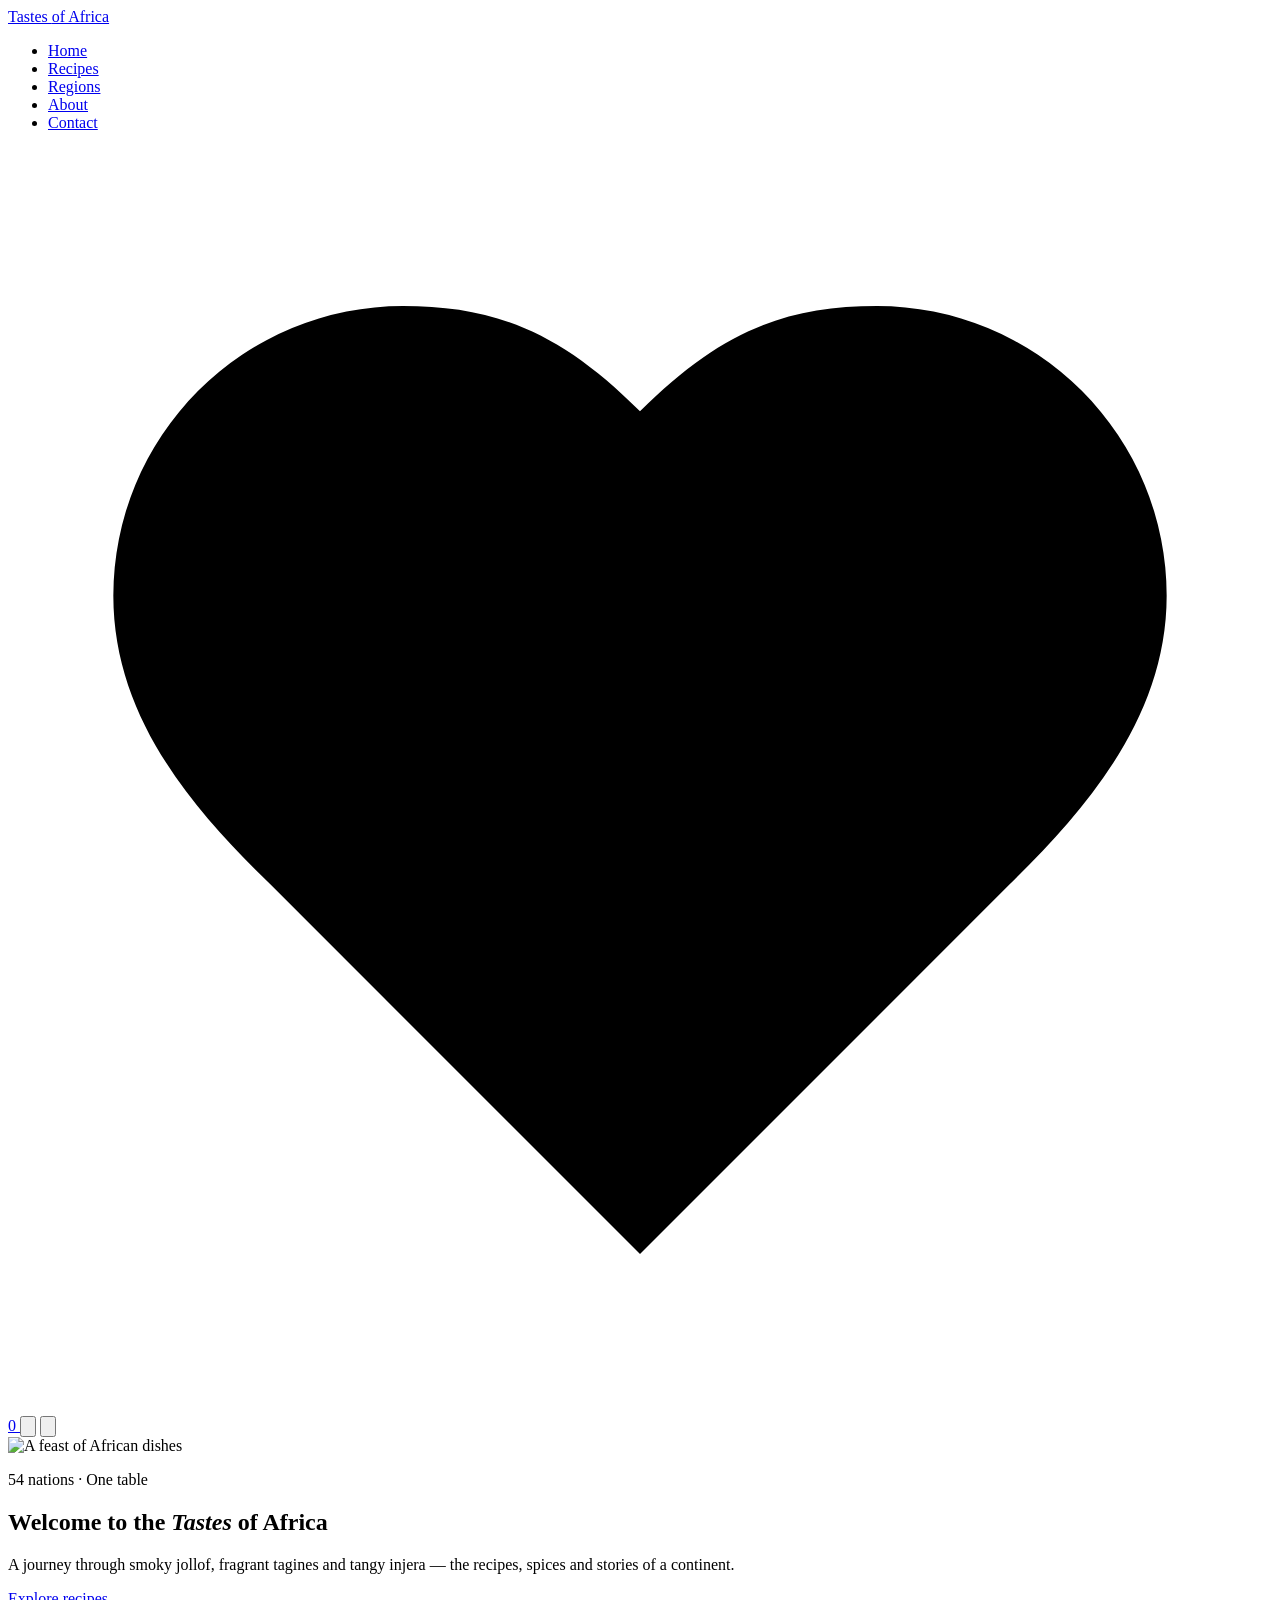
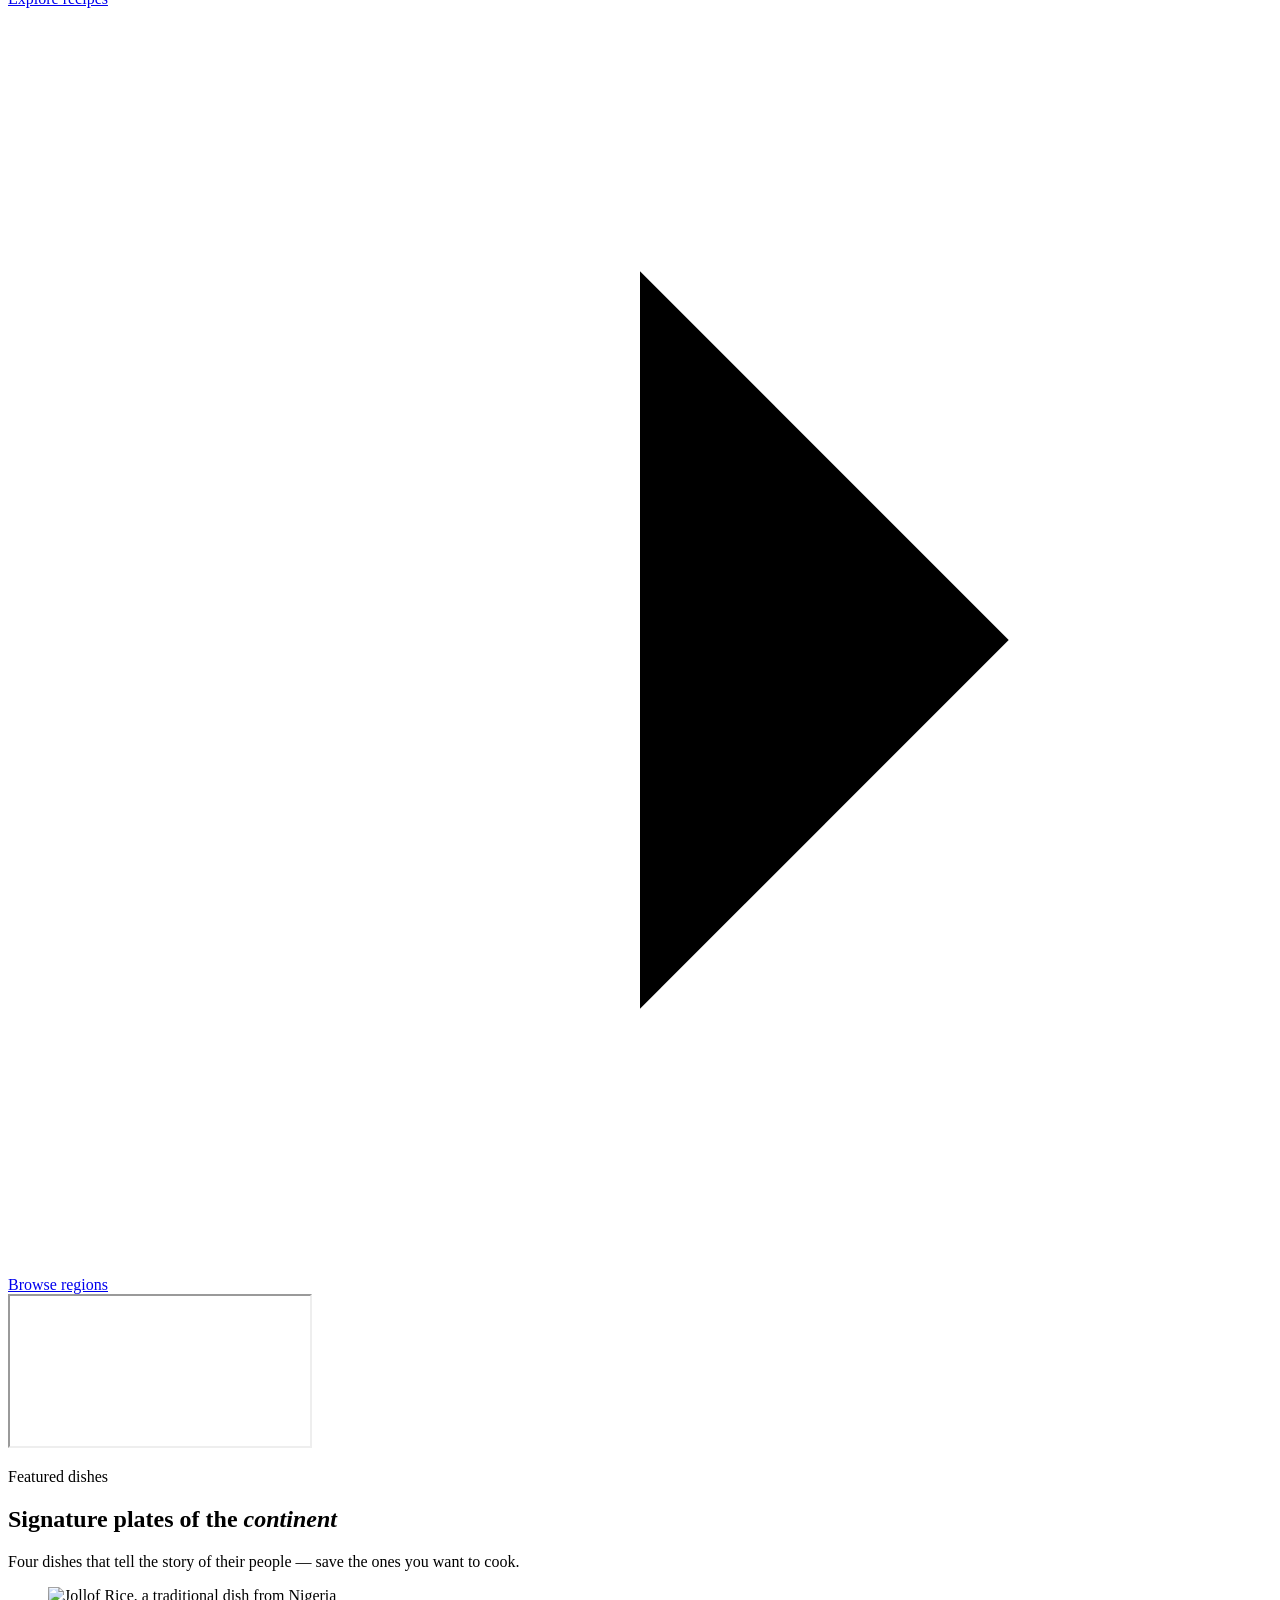
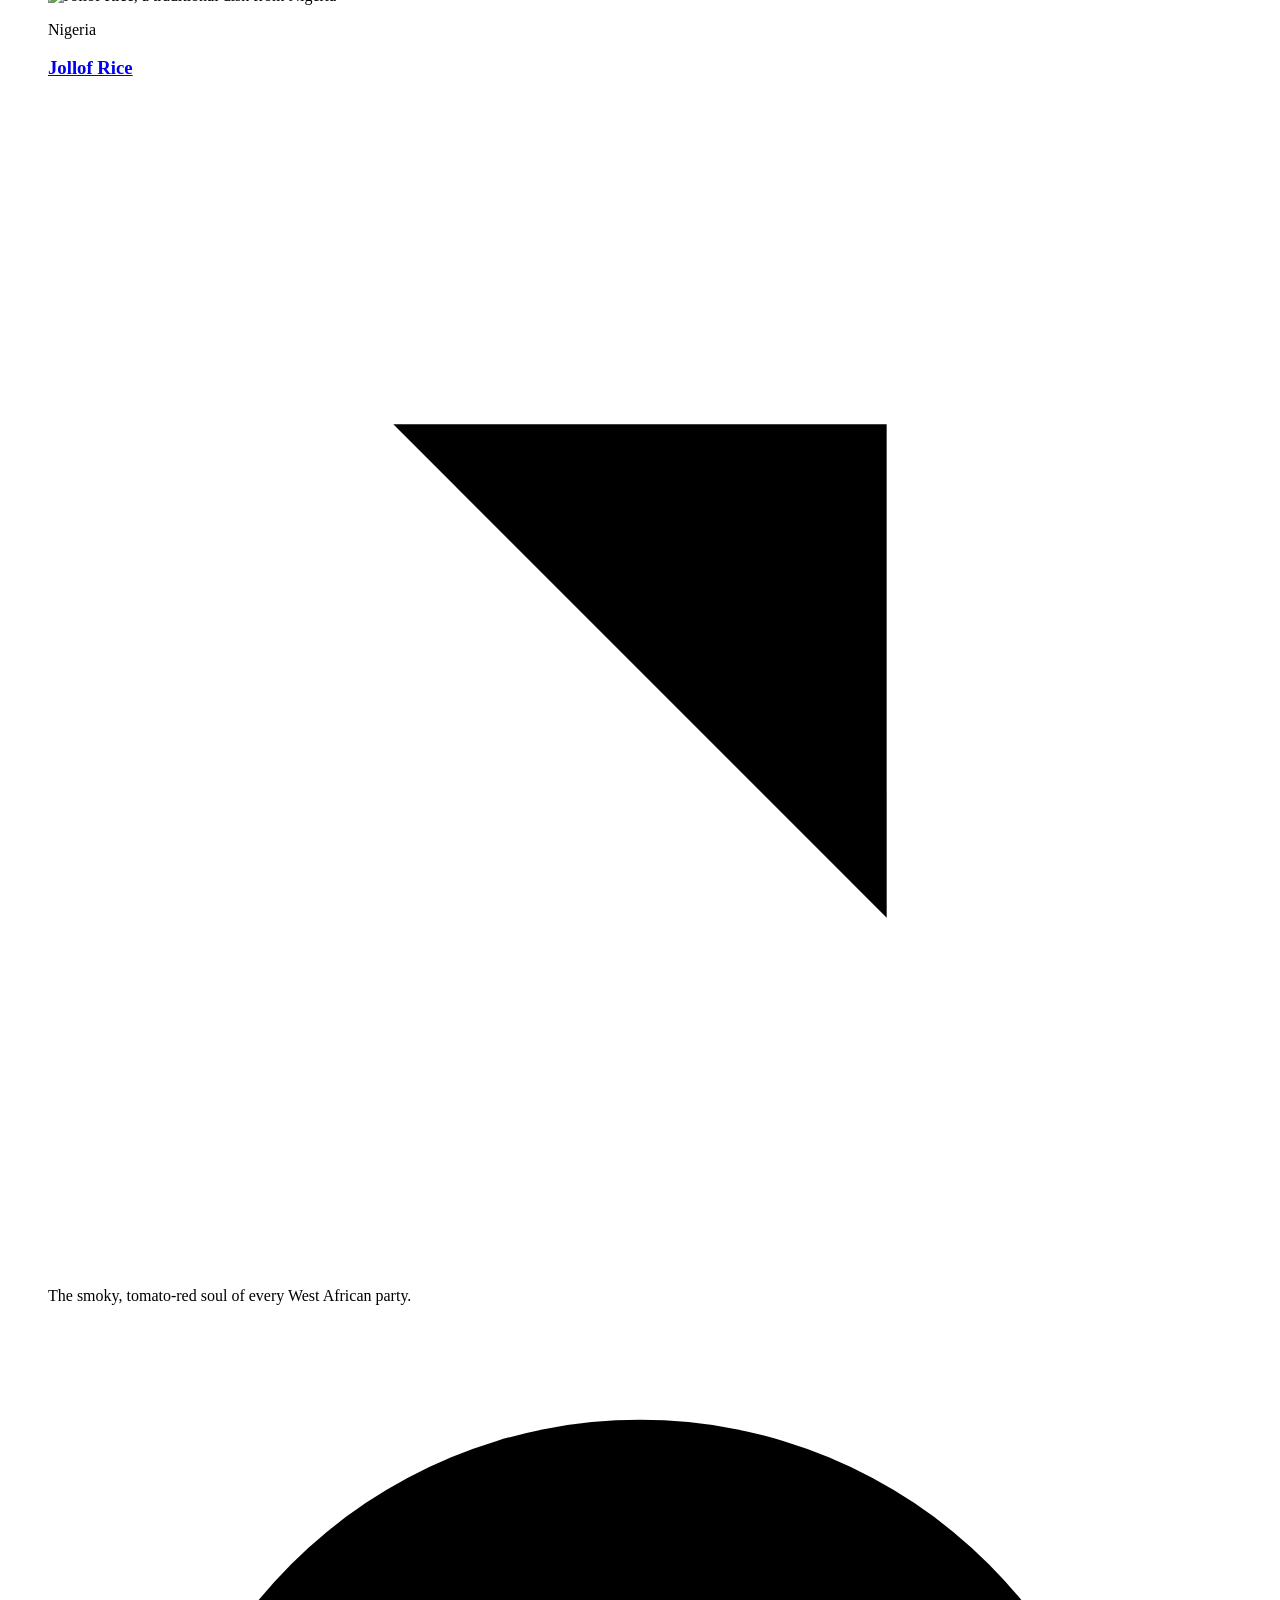
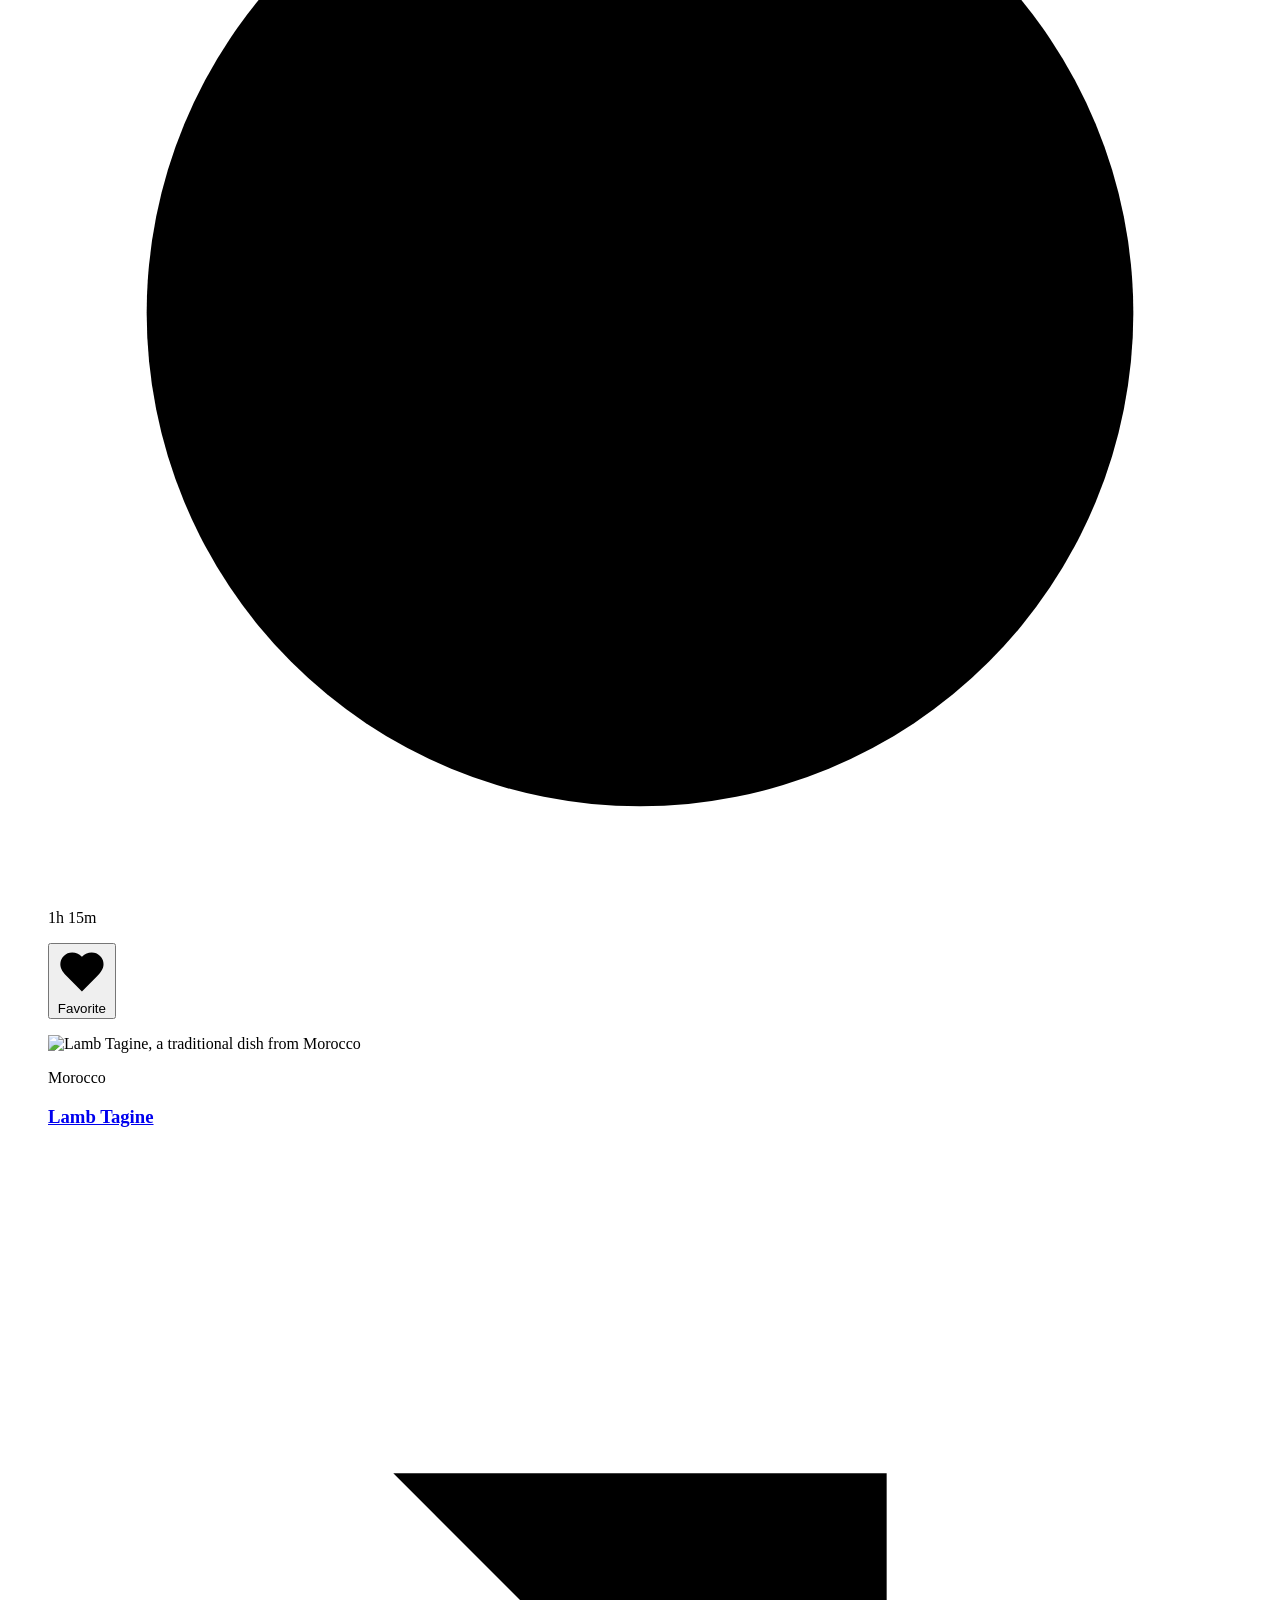
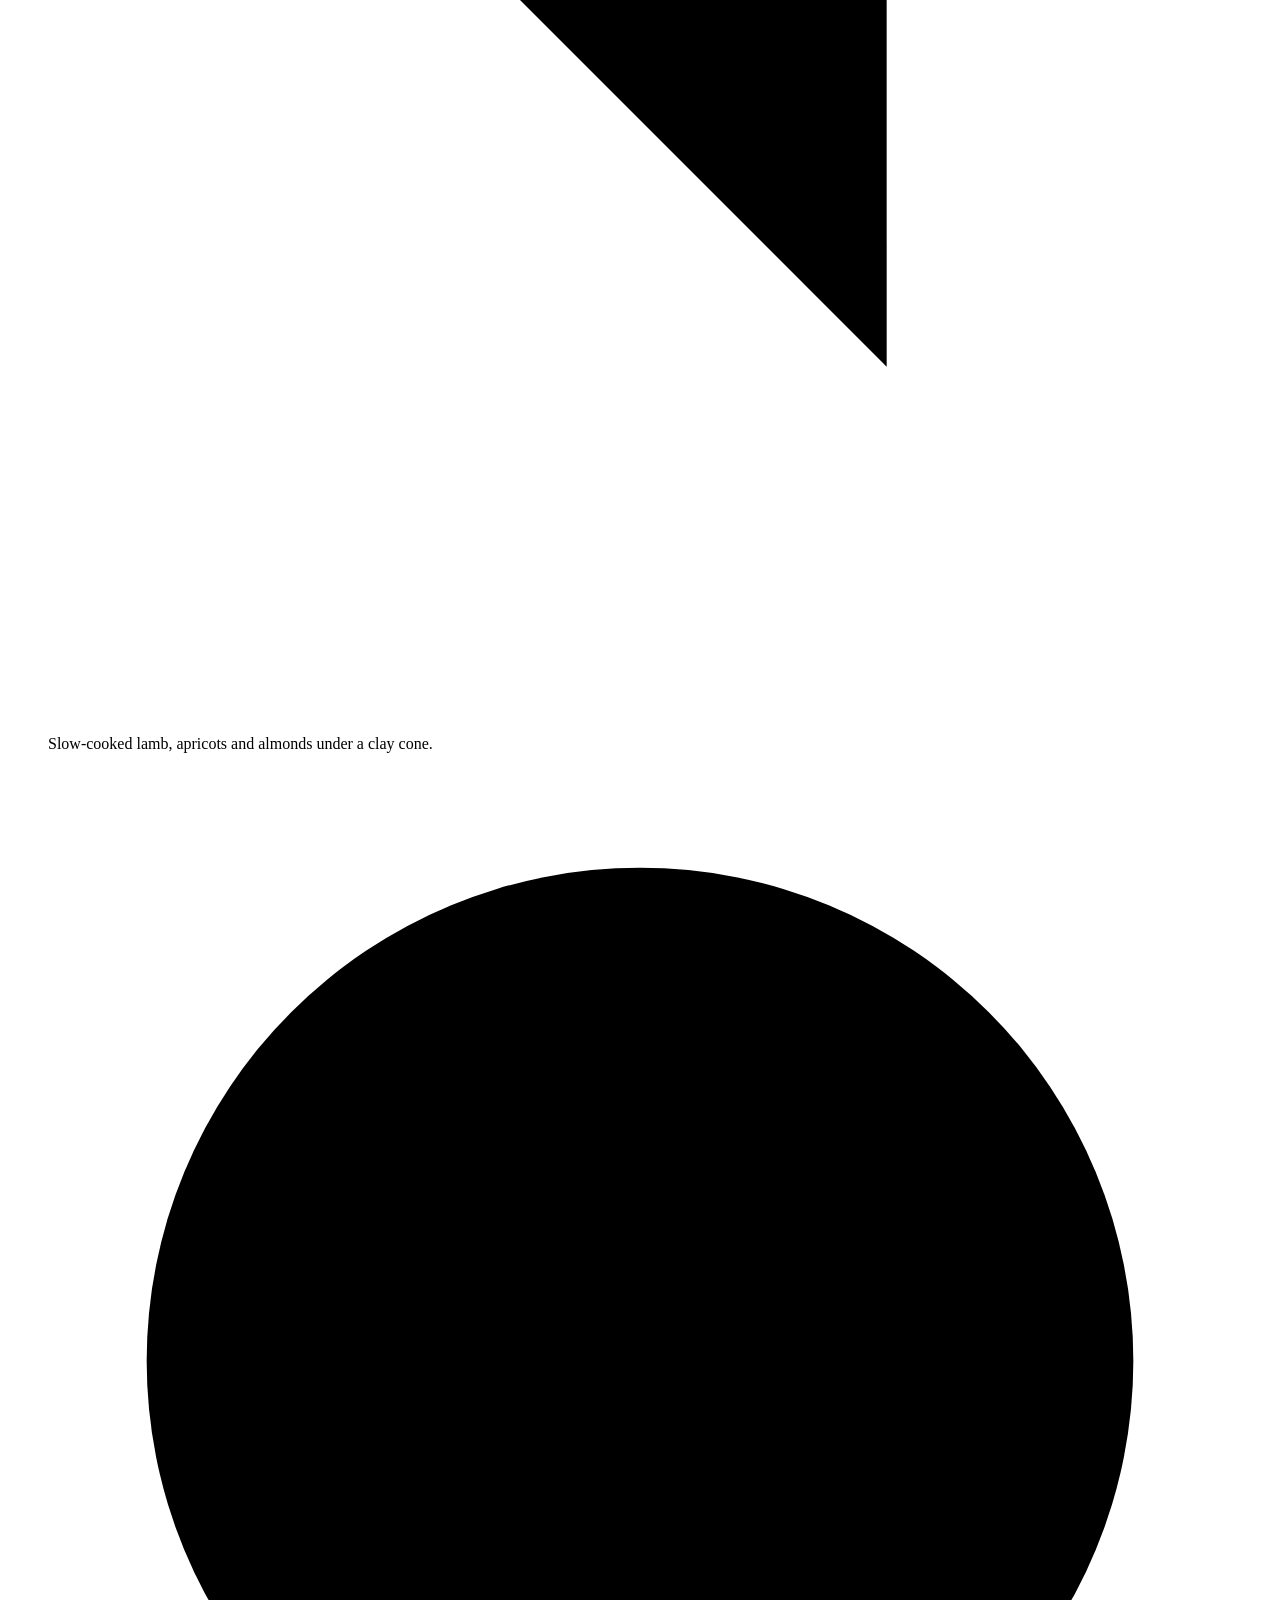
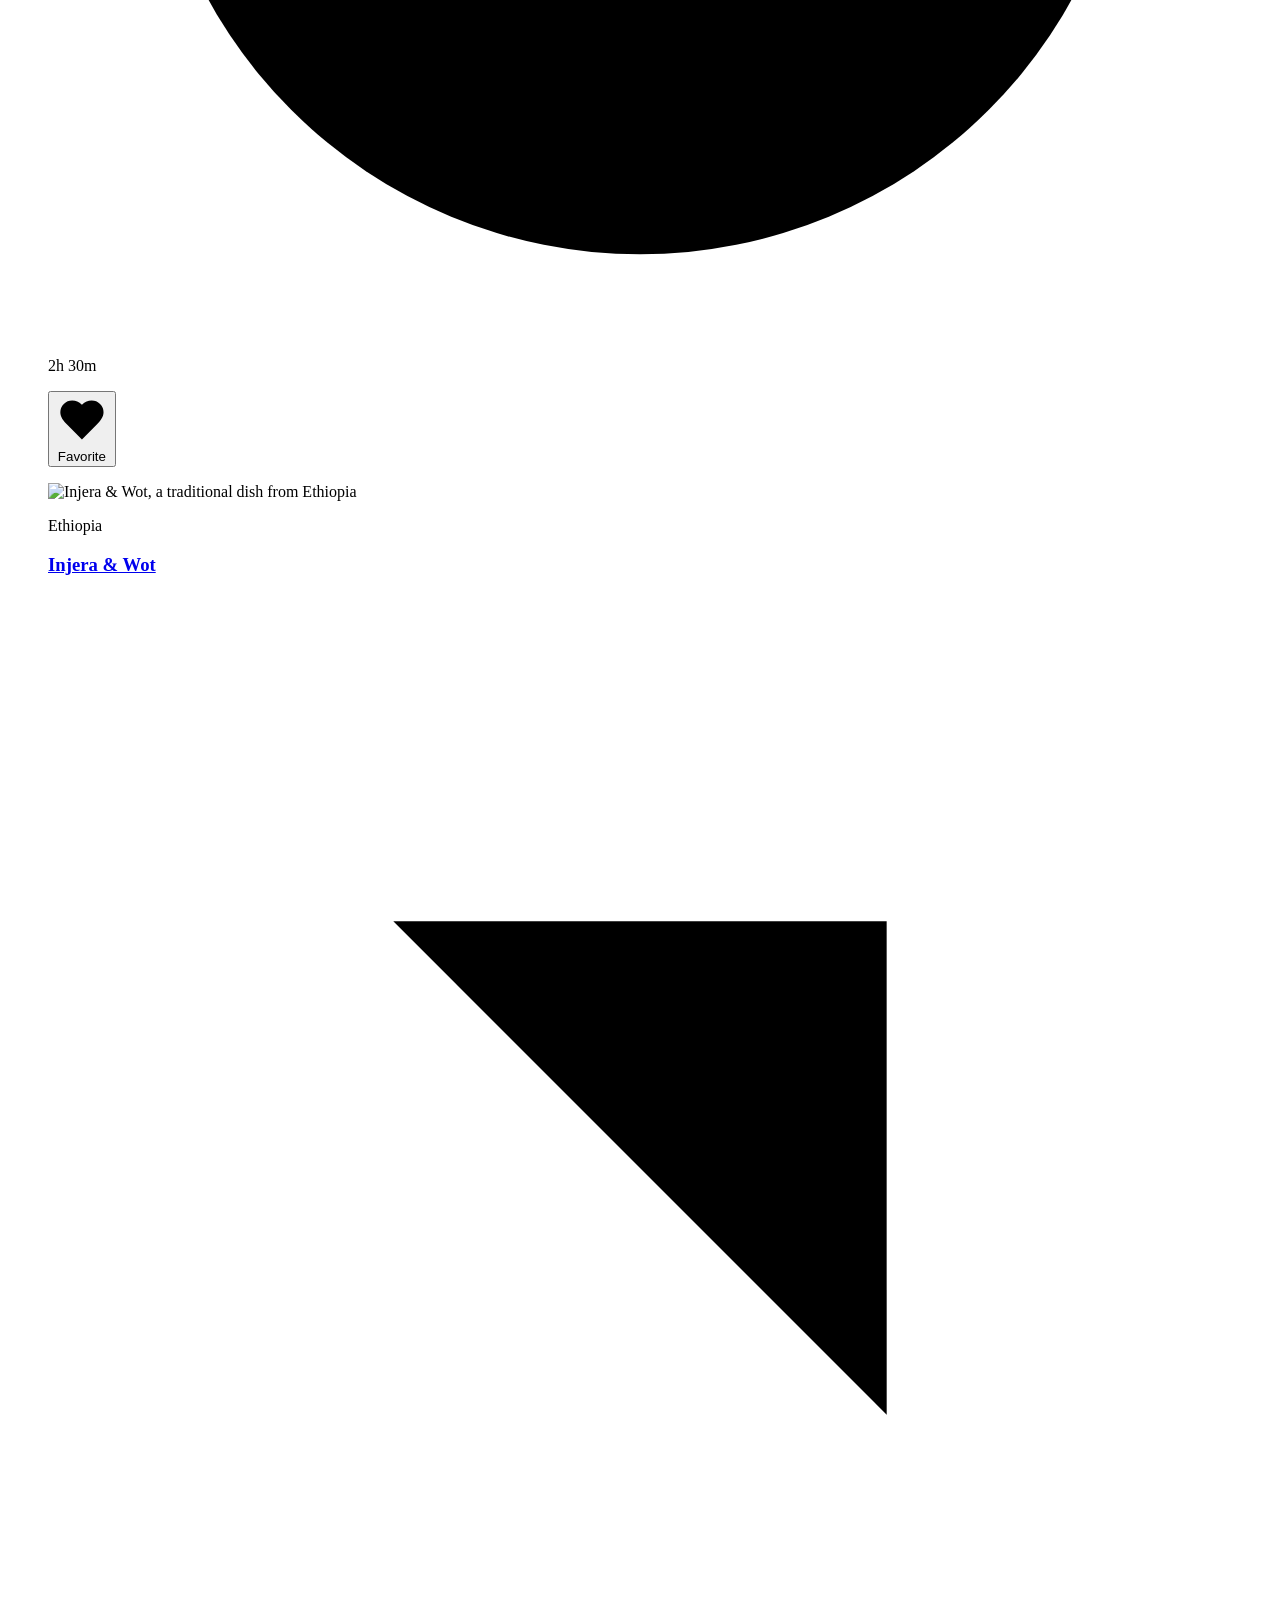
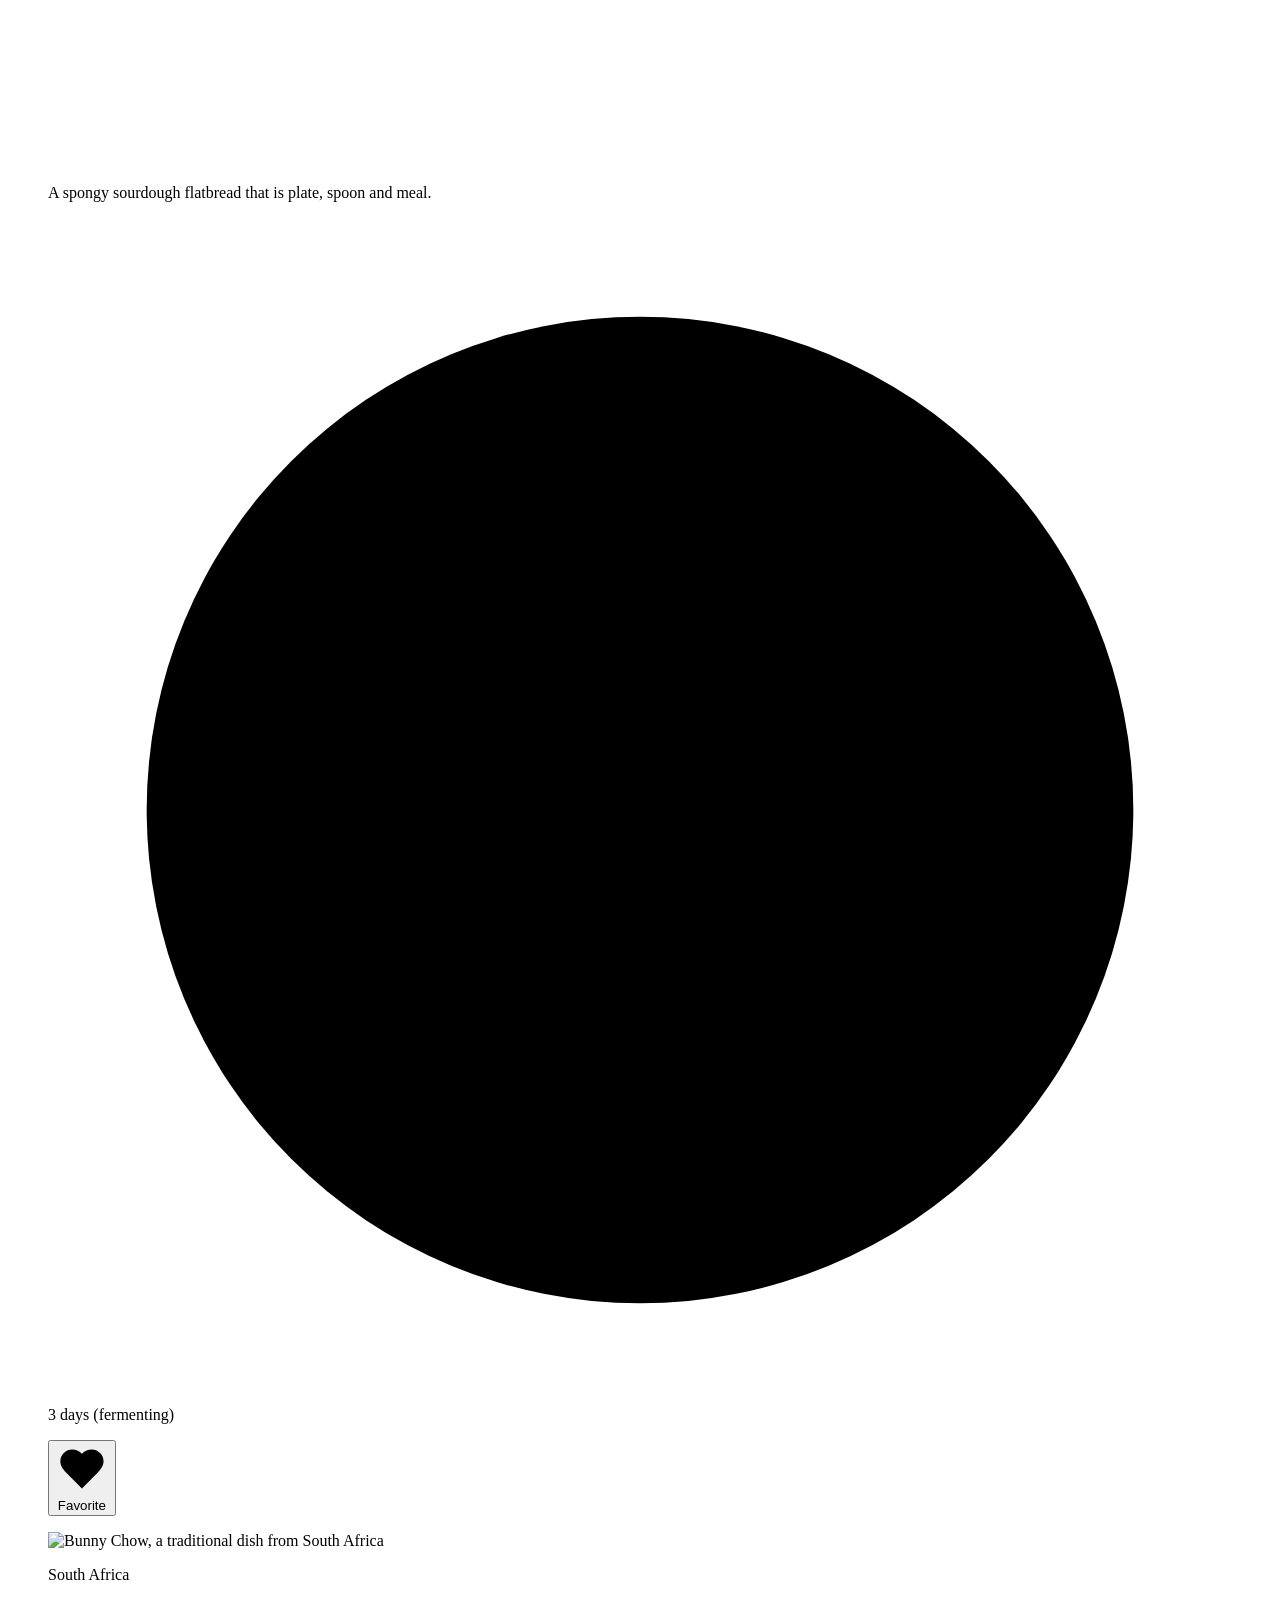
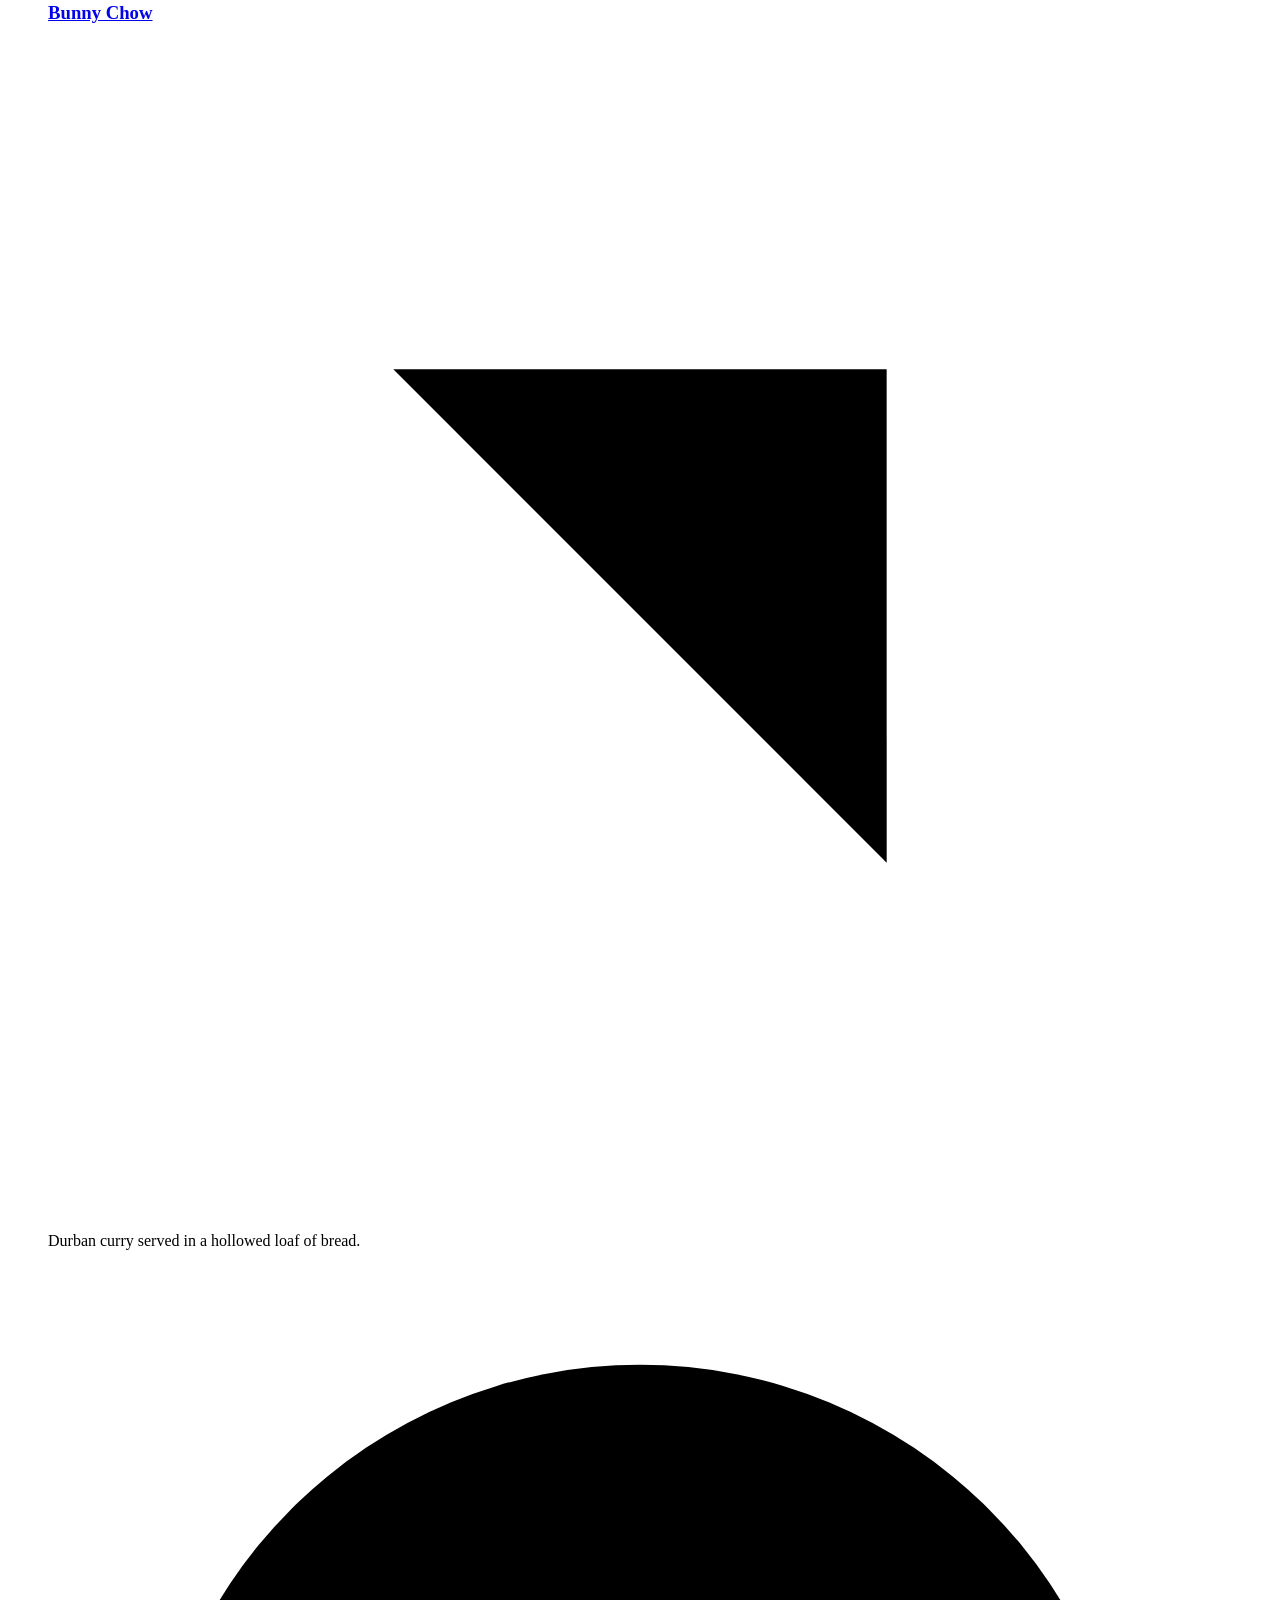
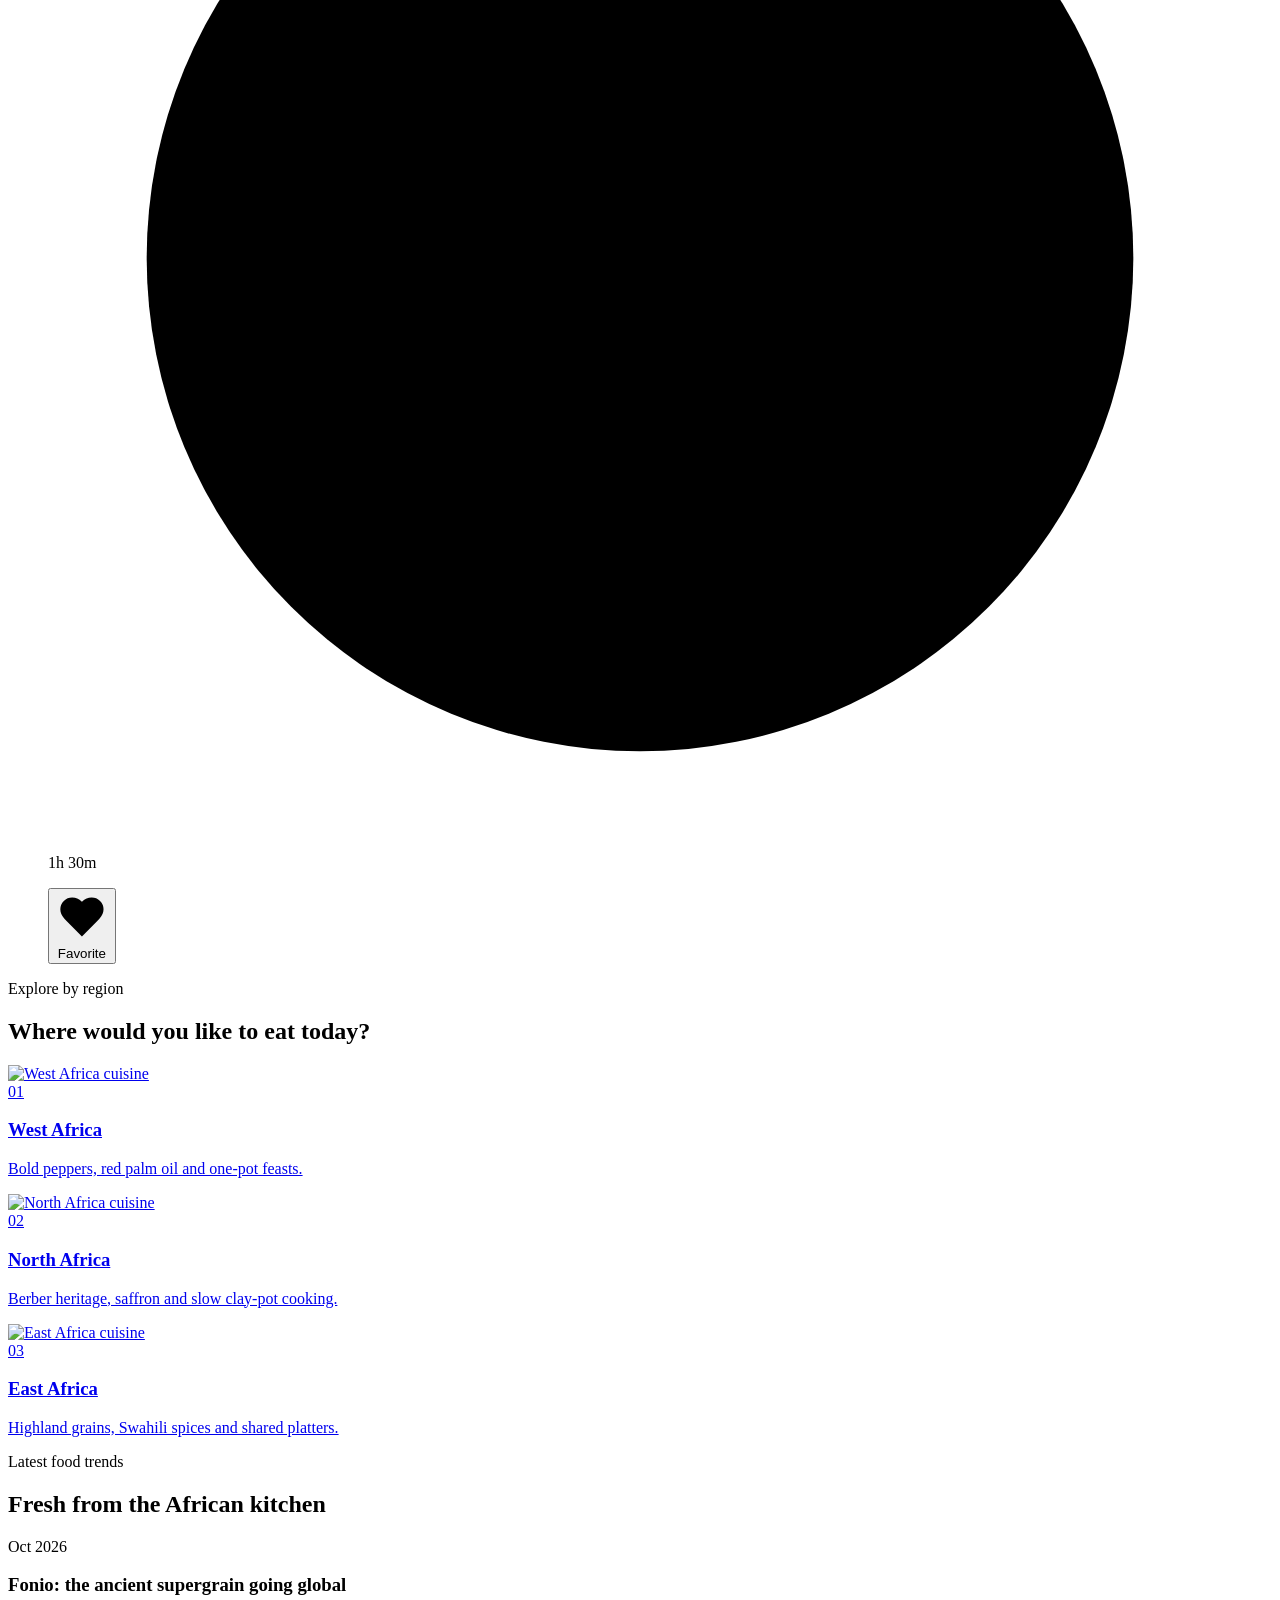
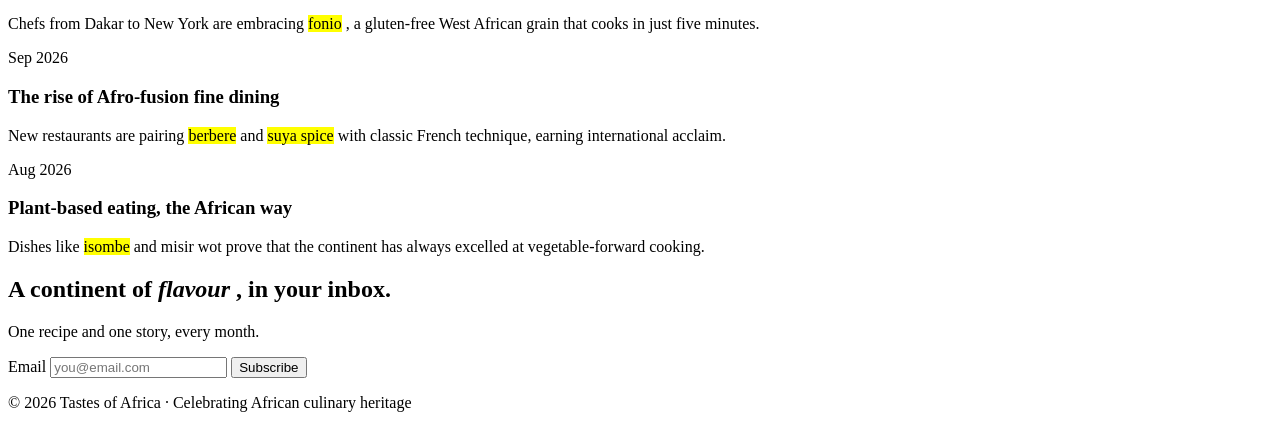
==== index.html @ 3725f2af "add homepage" ====
<!doctype html>
<html lang="en">
  <head>
    <meta charset="utf-8" />
    <meta name="viewport" content="width=device-width, initial-scale=1" />
    <title>Tastes of Africa — A Culinary Journey Across the Continent</title>
    <meta
      name="description"
      content="Discover signature African dishes, regional food cultures and recipes from Jollof to Injera."
    />
    <link rel="preconnect" href="https://fonts.googleapis.com" />
    <link rel="preconnect" href="https://fonts.gstatic.com" crossorigin />
    <link
      href="https://fonts.googleapis.com/css2?family=Fraunces:ital,opsz,wght@0,9..144,400;0,9..144,600;1,9..144,400&family=Manrope:wght@400;600;700&display=swap"
      rel="stylesheet"
    />
    <link rel="stylesheet" href="css/styles.css" />
    <script>
      try {
        document.documentElement.dataset.theme = localStorage.getItem("toa-theme") || "dark";
      } catch (e) {
        document.documentElement.dataset.theme = "dark";
      }
    </script>
    <script src="js/script.js" defer></script>
  </head>
  <body>
    <header class="site-header">
      <nav class="wrap nav" aria-label="Main navigation">
        <a class="logo" href="index.html">
          Tastes
          <span class="gold">of Africa</span>
        </a>
        <ul class="links">
          <li><a href="index.html" aria-current="page">Home</a></li>
          <li><a href="recipes.html">Recipes</a></li>
          <li><a href="regions.html">Regions</a></li>
          <li><a href="about.html">About</a></li>
          <li><a href="contact.html">Contact</a></li>
        </ul>
        <div class="tools">
          <a class="favpill" href="recipes.html" aria-label="Favorites">
            <span class="heart">
              <svg class="ico filled" viewBox="0 0 24 24" aria-hidden="true">
                <path
                  d="M19 14c1.49-1.46 3-3.21 3-5.5A5.5 5.5 0 0 0 16.5 3c-1.76 0-3 .5-4.5 2-1.5-1.5-2.74-2-4.5-2A5.5 5.5 0 0 0 2 8.5c0 2.3 1.5 4.05 3 5.5l7 7Z"
                />
              </svg>
            </span>
            <span class="fav-count">0</span>
          </a>
          <button
            class="icon-btn"
            id="theme-toggle"
            type="button"
            aria-label="Switch to light mode"
          >
            <svg class="ico" viewBox="0 0 24 24" aria-hidden="true">
              <circle cx="12" cy="12" r="4" />
              <path d="M12 2v2" />
              <path d="M12 20v2" />
              <path d="m4.93 4.93 1.41 1.41" />
              <path d="m17.66 17.66 1.41 1.41" />
              <path d="M2 12h2" />
              <path d="M20 12h2" />
              <path d="m6.34 17.66-1.41 1.41" />
              <path d="m19.07 4.93-1.41 1.41" />
            </svg>
          </button>
          <button
            class="icon-btn"
            id="menu-btn"
            type="button"
            aria-expanded="false"
            aria-controls="mobile-nav"
            aria-label="Toggle menu"
          >
            <svg class="ico" viewBox="0 0 24 24" aria-hidden="true">
              <line x1="4" x2="20" y1="12" y2="12" />
              <line x1="4" x2="20" y1="6" y2="6" />
              <line x1="4" x2="20" y1="18" y2="18" />
            </svg>
          </button>
        </div>
      </nav>
      <ul class="mobile-nav" id="mobile-nav" hidden>
        <li><a href="index.html">Home</a></li>
        <li><a href="recipes.html">Recipes</a></li>
        <li><a href="regions.html">Regions</a></li>
        <li><a href="about.html">About</a></li>
        <li><a href="contact.html">Contact</a></li>
      </ul>
    </header>
    <main>
      <section class="hero on-img">
        <img
          class="bgimg"
          src="images/hero.jpg"
          alt="A feast of African dishes"
          width="1920"
          height="1088"
        />
        <div class="hero-overlay"></div>
        <div class="wrap hero-grid">
          <div>
            <p class="eyebrow fade-up">54 nations · One table</p>
            <h1 class="fade-up">
              Welcome to the
              <em class="gold">Tastes</em>
              of Africa
            </h1>
            <p class="lead fade-up">
              A journey through smoky jollof, fragrant tagines and tangy injera — the recipes,
              spices and stories of a continent.
            </p>
            <div class="btns fade-up">
              <a class="btn-gold" href="recipes.html">
                Explore recipes
                <svg class="ico" viewBox="0 0 24 24" aria-hidden="true">
                  <path d="M5 12h14" />
                  <path d="m12 5 7 7-7 7" />
                </svg>
              </a>
              <a class="btn-ghost" href="regions.html">Browse regions</a>
            </div>
          </div>
          <div class="fade-up">
            <div class="video">
              <iframe
                src="https://www.youtube.com/embed/U2ZiAQTV2Qo"
                title="African food culture"
                loading="lazy"
                allow="accelerometer; encrypted-media; picture-in-picture"
                allowfullscreen
              ></iframe>
            </div>
          </div>
        </div>
      </section>
      <section class="wrap section">
        <div class="section-head">
          <p class="eyebrow">Featured dishes</p>
          <h2>
            Signature plates of the
            <em class="gold">continent</em>
          </h2>
          <p>Four dishes that tell the story of their people — save the ones you want to cook.</p>
        </div>
        <div class="grid-4">
          <figure class="rcard on-img" data-region="west-africa" data-id="jollof-rice">
            <div class="rimg">
              <img
                src="images/jollof.jpg"
                alt="Jollof Rice, a traditional dish from Nigeria"
                loading="lazy"
                width="1024"
                height="1024"
              />
            </div>
            <div class="shade"></div>
            <figcaption>
              <p class="eyebrow">Nigeria</p>
              <h3>
                <a href="recipe-jollof-rice.html">
                  Jollof Rice
                  <svg class="ico arrow" viewBox="0 0 24 24" aria-hidden="true">
                    <path d="M7 7h10v10" />
                    <path d="M7 17 17 7" />
                  </svg>
                </a>
              </h3>
              <p class="tag">The smoky, tomato-red soul of every West African party.</p>
              <p class="time">
                <svg class="ico" viewBox="0 0 24 24" aria-hidden="true">
                  <circle cx="12" cy="12" r="10" />
                  <polyline points="12 6 12 12 16 14" />
                </svg>
                1h 15m
              </p>
            </figcaption>
            <button class="fav-btn" type="button" data-id="jollof-rice" aria-pressed="false">
              <svg class="ico" viewBox="0 0 24 24" aria-hidden="true">
                <path
                  d="M19 14c1.49-1.46 3-3.21 3-5.5A5.5 5.5 0 0 0 16.5 3c-1.76 0-3 .5-4.5 2-1.5-1.5-2.74-2-4.5-2A5.5 5.5 0 0 0 2 8.5c0 2.3 1.5 4.05 3 5.5l7 7Z"
                />
              </svg>
              Favorite
            </button>
          </figure>
          <figure class="rcard on-img" data-region="north-africa" data-id="tagine">
            <div class="rimg">
              <img
                src="images/tagine.jpg"
                alt="Lamb Tagine, a traditional dish from Morocco"
                loading="lazy"
                width="1024"
                height="1024"
              />
            </div>
            <div class="shade"></div>
            <figcaption>
              <p class="eyebrow">Morocco</p>
              <h3>
                <a href="recipe-tagine.html">
                  Lamb Tagine
                  <svg class="ico arrow" viewBox="0 0 24 24" aria-hidden="true">
                    <path d="M7 7h10v10" />
                    <path d="M7 17 17 7" />
                  </svg>
                </a>
              </h3>
              <p class="tag">Slow-cooked lamb, apricots and almonds under a clay cone.</p>
              <p class="time">
                <svg class="ico" viewBox="0 0 24 24" aria-hidden="true">
                  <circle cx="12" cy="12" r="10" />
                  <polyline points="12 6 12 12 16 14" />
                </svg>
                2h 30m
              </p>
            </figcaption>
            <button class="fav-btn" type="button" data-id="tagine" aria-pressed="false">
              <svg class="ico" viewBox="0 0 24 24" aria-hidden="true">
                <path
                  d="M19 14c1.49-1.46 3-3.21 3-5.5A5.5 5.5 0 0 0 16.5 3c-1.76 0-3 .5-4.5 2-1.5-1.5-2.74-2-4.5-2A5.5 5.5 0 0 0 2 8.5c0 2.3 1.5 4.05 3 5.5l7 7Z"
                />
              </svg>
              Favorite
            </button>
          </figure>
          <figure class="rcard on-img" data-region="east-africa" data-id="injera">
            <div class="rimg">
              <img
                src="images/injera.jpg"
                alt="Injera & Wot, a traditional dish from Ethiopia"
                loading="lazy"
                width="1024"
                height="1024"
              />
            </div>
            <div class="shade"></div>
            <figcaption>
              <p class="eyebrow">Ethiopia</p>
              <h3>
                <a href="recipe-injera.html">
                  Injera & Wot
                  <svg class="ico arrow" viewBox="0 0 24 24" aria-hidden="true">
                    <path d="M7 7h10v10" />
                    <path d="M7 17 17 7" />
                  </svg>
                </a>
              </h3>
              <p class="tag">A spongy sourdough flatbread that is plate, spoon and meal.</p>
              <p class="time">
                <svg class="ico" viewBox="0 0 24 24" aria-hidden="true">
                  <circle cx="12" cy="12" r="10" />
                  <polyline points="12 6 12 12 16 14" />
                </svg>
                3 days (fermenting)
              </p>
            </figcaption>
            <button class="fav-btn" type="button" data-id="injera" aria-pressed="false">
              <svg class="ico" viewBox="0 0 24 24" aria-hidden="true">
                <path
                  d="M19 14c1.49-1.46 3-3.21 3-5.5A5.5 5.5 0 0 0 16.5 3c-1.76 0-3 .5-4.5 2-1.5-1.5-2.74-2-4.5-2A5.5 5.5 0 0 0 2 8.5c0 2.3 1.5 4.05 3 5.5l7 7Z"
                />
              </svg>
              Favorite
            </button>
          </figure>
          <figure class="rcard on-img" data-region="southern-africa" data-id="bunny-chow">
            <div class="rimg">
              <img
                src="images/bunny.jpg"
                alt="Bunny Chow, a traditional dish from South Africa"
                loading="lazy"
                width="1024"
                height="1024"
              />
            </div>
            <div class="shade"></div>
            <figcaption>
              <p class="eyebrow">South Africa</p>
              <h3>
                <a href="recipe-bunny-chow.html">
                  Bunny Chow
                  <svg class="ico arrow" viewBox="0 0 24 24" aria-hidden="true">
                    <path d="M7 7h10v10" />
                    <path d="M7 17 17 7" />
                  </svg>
                </a>
              </h3>
              <p class="tag">Durban curry served in a hollowed loaf of bread.</p>
              <p class="time">
                <svg class="ico" viewBox="0 0 24 24" aria-hidden="true">
                  <circle cx="12" cy="12" r="10" />
                  <polyline points="12 6 12 12 16 14" />
                </svg>
                1h 30m
              </p>
            </figcaption>
            <button class="fav-btn" type="button" data-id="bunny-chow" aria-pressed="false">
              <svg class="ico" viewBox="0 0 24 24" aria-hidden="true">
                <path
                  d="M19 14c1.49-1.46 3-3.21 3-5.5A5.5 5.5 0 0 0 16.5 3c-1.76 0-3 .5-4.5 2-1.5-1.5-2.74-2-4.5-2A5.5 5.5 0 0 0 2 8.5c0 2.3 1.5 4.05 3 5.5l7 7Z"
                />
              </svg>
              Favorite
            </button>
          </figure>
        </div>
      </section>
      <section class="wrap section-sm">
        <div class="section-head">
          <p class="eyebrow">Explore by region</p>
          <h2>Where would you like to eat today?</h2>
        </div>
        <div class="grid-3">
          <a class="rtile on-img" href="region-west-africa.html">
            <img
              src="images/jollof.jpg"
              alt="West Africa cuisine"
              loading="lazy"
              width="1024"
              height="1024"
            />
            <div class="rtile-text">
              <span class="num">01</span>
              <h3>West Africa</h3>
              <p>Bold peppers, red palm oil and one-pot feasts.</p>
            </div>
          </a>
          <a class="rtile on-img" href="region-north-africa.html">
            <img
              src="images/tagine.jpg"
              alt="North Africa cuisine"
              loading="lazy"
              width="1024"
              height="1024"
            />
            <div class="rtile-text">
              <span class="num">02</span>
              <h3>North Africa</h3>
              <p>Berber heritage, saffron and slow clay-pot cooking.</p>
            </div>
          </a>
          <a class="rtile on-img" href="region-east-africa.html">
            <img
              src="images/injera.jpg"
              alt="East Africa cuisine"
              loading="lazy"
              width="1024"
              height="1024"
            />
            <div class="rtile-text">
              <span class="num">03</span>
              <h3>East Africa</h3>
              <p>Highland grains, Swahili spices and shared platters.</p>
            </div>
          </a>
        </div>
      </section>
      <section class="wrap section">
        <div class="section-head">
          <p class="eyebrow">Latest food trends</p>
          <h2>Fresh from the African kitchen</h2>
        </div>
        <div class="trends">
          <article>
            <time class="eyebrow">Oct 2026</time>
            <h3>Fonio: the ancient supergrain going global</h3>
            <p>
              Chefs from Dakar to New York are embracing
              <mark>fonio</mark>
              , a gluten-free West African grain that cooks in just five minutes.
            </p>
          </article>
          <article>
            <time class="eyebrow">Sep 2026</time>
            <h3>The rise of Afro-fusion fine dining</h3>
            <p>
              New restaurants are pairing
              <mark>berbere</mark>
              and
              <mark>suya spice</mark>
              with classic French technique, earning international acclaim.
            </p>
          </article>
          <article>
            <time class="eyebrow">Aug 2026</time>
            <h3>Plant-based eating, the African way</h3>
            <p>
              Dishes like
              <mark>isombe</mark>
              and misir wot prove that the continent has always excelled at vegetable-forward
              cooking.
            </p>
          </article>
        </div>
      </section>
    </main>
    <footer class="site-footer">
      <div class="wrap footer-grid">
        <div>
          <h2>
            A continent of
            <em class="gold">flavour</em>
            , in your inbox.
          </h2>
          <p class="muted">One recipe and one story, every month.</p>
        </div>
        <form class="nl-form" id="newsletter">
          <label for="nl" class="sr-only">Email</label>
          <input class="field" id="nl" type="email" required placeholder="you@email.com" />
          <button class="btn-gold" type="submit">Subscribe</button>
        </form>
      </div>
      <p class="copyright">© 2026 Tastes of Africa · Celebrating African culinary heritage</p>
    </footer>
  </body>
</html>
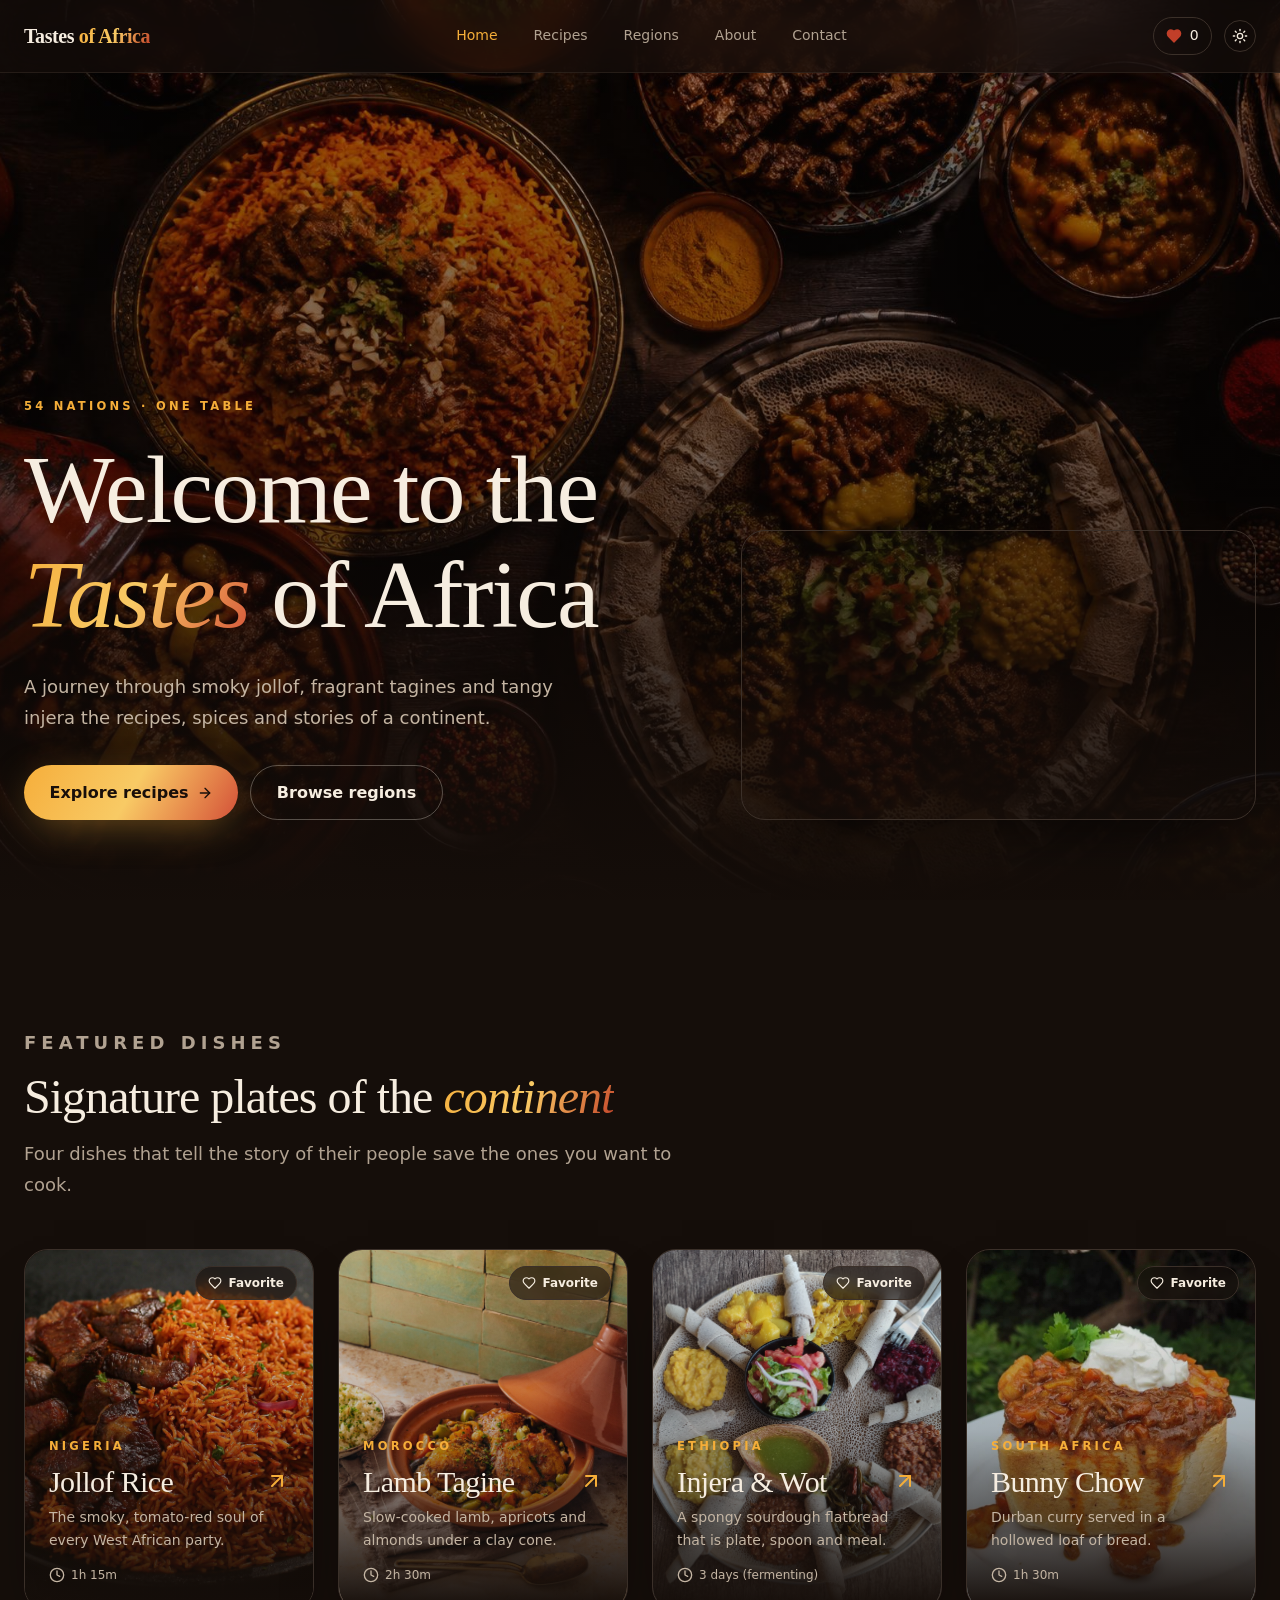
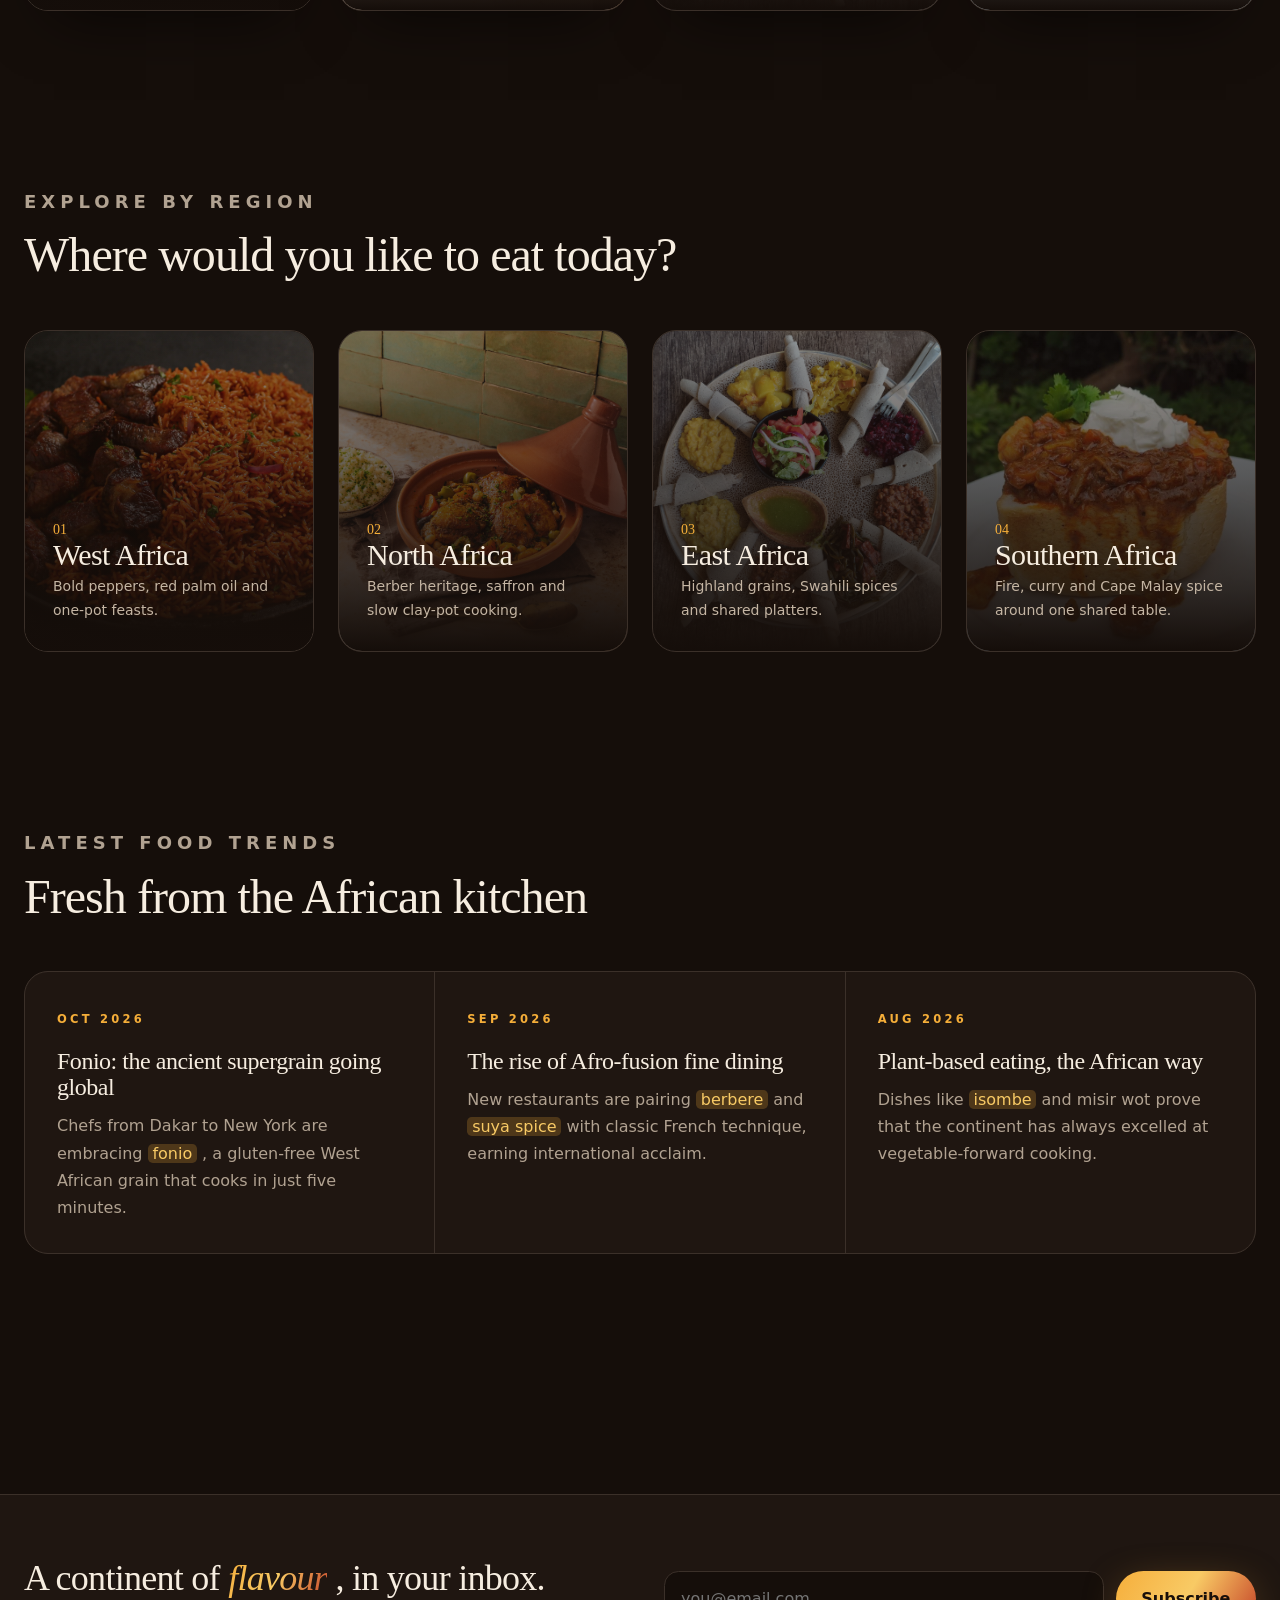
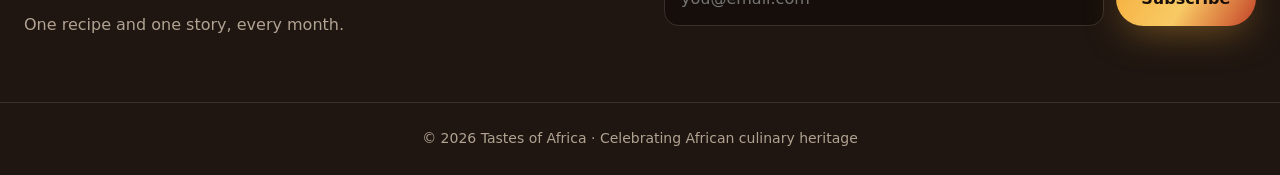
==== commit 420a89d2: "Add Southern Africa tile to home page regions" ====
--- a/index.html
+++ b/index.html
@@ -3,7 +3,7 @@
   <head>
     <meta charset="utf-8" />
     <meta name="viewport" content="width=device-width, initial-scale=1" />
-    <title>Tastes of Africa — A Culinary Journey Across the Continent</title>
+    <title>Tastes of Africa A Culinary Journey Across the Continent</title>
     <meta
       name="description"
       content="Discover signature African dishes, regional food cultures and recipes from Jollof to Injera."
@@ -25,6 +25,7 @@
     <script src="js/script.js" defer></script>
   </head>
   <body>
+    <!-- Site header: logo, navigation, favorites counter, theme and menu buttons -->
     <header class="site-header">
       <nav class="wrap nav" aria-label="Main navigation">
         <a class="logo" href="index.html">
@@ -91,7 +92,9 @@
         <li><a href="contact.html">Contact</a></li>
       </ul>
     </header>
+    <!-- Main page content -->
     <main>
+      <!-- Hero: background photo, welcome text and intro video -->
       <section class="hero on-img">
         <img
           class="bgimg"
@@ -110,7 +113,7 @@
               of Africa
             </h1>
             <p class="lead fade-up">
-              A journey through smoky jollof, fragrant tagines and tangy injera — the recipes,
+              A journey through smoky jollof, fragrant tagines and tangy injera the recipes,
               spices and stories of a continent.
             </p>
             <div class="btns fade-up">
@@ -137,6 +140,7 @@
           </div>
         </div>
       </section>
+      <!-- Featured dishes: four recipe cards (figure + figcaption) -->
       <section class="wrap section">
         <div class="section-head">
           <p class="eyebrow">Featured dishes</p>
@@ -144,7 +148,7 @@
             Signature plates of the
             <em class="gold">continent</em>
           </h2>
-          <p>Four dishes that tell the story of their people — save the ones you want to cook.</p>
+          <p>Four dishes that tell the story of their people save the ones you want to cook.</p>
         </div>
         <div class="grid-4">
           <figure class="rcard on-img" data-region="west-africa" data-id="jollof-rice">
@@ -309,12 +313,13 @@
           </figure>
         </div>
       </section>
+      <!-- Explore by region: links to the region pages -->
       <section class="wrap section-sm">
         <div class="section-head">
           <p class="eyebrow">Explore by region</p>
           <h2>Where would you like to eat today?</h2>
         </div>
-        <div class="grid-3">
+        <div class="grid-4">
           <a class="rtile on-img" href="region-west-africa.html">
             <img
               src="images/jollof.jpg"
@@ -357,8 +362,23 @@
               <p>Highland grains, Swahili spices and shared platters.</p>
             </div>
           </a>
+          <a class="rtile on-img" href="region-southern-africa.html">
+            <img
+              src="images/bunny.jpg"
+              alt="Southern Africa cuisine"
+              loading="lazy"
+              width="1024"
+              height="1024"
+            />
+            <div class="rtile-text">
+              <span class="num">04</span>
+              <h3>Southern Africa</h3>
+              <p>Fire, curry and Cape Malay spice around one shared table.</p>
+            </div>
+          </a>
         </div>
       </section>
+      <!-- Latest food trends: news updates as articles -->
       <section class="wrap section">
         <div class="section-head">
           <p class="eyebrow">Latest food trends</p>
@@ -398,6 +418,7 @@
         </div>
       </section>
     </main>
+    <!-- Footer: newsletter signup and copyright -->
     <footer class="site-footer">
       <div class="wrap footer-grid">
         <div>
--- a/css/styles.css
+++ b/css/styles.css
@@ -0,0 +1,299 @@
+/* ---------- 1. Design tokens (dark by default, light via [data-theme]) ---------- */
+:root {
+  --radius: 1rem;
+  --background: oklch(0.17 0.015 50);
+  --foreground: oklch(0.95 0.02 80);
+  --card: oklch(0.21 0.018 50);
+  --secondary: oklch(0.26 0.02 50);
+  --primary: oklch(0.8 0.15 75);
+  --primary-foreground: oklch(0.18 0.02 50);
+  --primary-glow: oklch(0.86 0.13 85);
+  --muted-foreground: oklch(0.72 0.03 70);
+  --accent: oklch(0.55 0.17 32);
+  --accent-foreground: oklch(0.97 0.01 80);
+  --destructive: oklch(0.62 0.22 27);
+  --border: oklch(0.32 0.02 55);
+  --gradient-gold: linear-gradient(120deg, var(--primary), var(--primary-glow), var(--accent));
+  --shadow-card: 0 30px 60px -30px oklch(0 0 0 / 0.7);
+  --shadow-glow: 0 10px 40px -10px color-mix(in oklab, var(--primary) 50%, transparent);
+}
+[data-theme="light"] {
+  --background: oklch(0.97 0.015 80);
+  --foreground: oklch(0.22 0.02 50);
+  --card: oklch(0.995 0.008 80);
+  --secondary: oklch(0.93 0.02 80);
+  --primary: oklch(0.62 0.15 55);
+  --primary-foreground: oklch(0.99 0.01 80);
+  --primary-glow: oklch(0.5 0.14 50);
+  --muted-foreground: oklch(0.45 0.03 55);
+  --border: oklch(0.86 0.02 75);
+  --shadow-card: 0 20px 40px -25px oklch(0.3 0.05 50 / 0.35);
+}
+/* Elements that sit on top of photos always keep the dark-theme colours */
+.on-img {
+  --foreground: oklch(0.95 0.02 80);
+  --muted-foreground: oklch(0.78 0.03 70);
+  --primary: oklch(0.8 0.15 75);
+  --gradient-gold: linear-gradient(120deg, oklch(0.8 0.15 75), oklch(0.86 0.13 85), oklch(0.6 0.17 32));
+  color: var(--foreground);
+}
+
+/* ---------- 2. Base ---------- */
+*, *::before, *::after { box-sizing: border-box; border-color: var(--border); }
+html { scroll-behavior: smooth; }
+body {
+  margin: 0; background: var(--background); color: var(--foreground);
+  font: 1rem/1.7 "Manrope", system-ui, sans-serif; -webkit-font-smoothing: antialiased;
+  transition: background 0.3s, color 0.3s;
+}
+h1, h2, h3, h4 { font-family: "Fraunces", Georgia, serif; font-weight: 400; line-height: 1.1; letter-spacing: -0.02em; margin: 0; }
+p { margin: 0; }
+ul, ol { margin: 0; padding: 0; list-style: none; }
+a { color: inherit; text-decoration: none; }
+img { display: block; max-width: 100%; }
+button { font: inherit; color: inherit; cursor: pointer; }
+mark { background: color-mix(in oklab, var(--primary) 22%, transparent); color: var(--primary-glow); padding: 0 0.3em; border-radius: 0.3em; }
+::selection { background: var(--primary); color: var(--primary-foreground); }
+[hidden], .hidden { display: none !important; }
+:focus-visible { outline: 2px solid var(--primary); outline-offset: 3px; }
+
+.wrap { width: 100%; max-width: 80rem; margin-inline: auto; padding-inline: 1.5rem; }
+.section { padding-block: 7rem; }
+.section-sm { padding-block: 3rem; }
+.eyebrow { font-size: 0.72rem; letter-spacing: 0.28em; text-transform: uppercase; font-weight: 700; color: var(--primary); }
+.gold { background: var(--gradient-gold); -webkit-background-clip: text; background-clip: text; color: transparent; }
+.muted { color: var(--muted-foreground); }
+.sr-only { position: absolute; width: 1px; height: 1px; overflow: hidden; clip: rect(0 0 0 0); white-space: nowrap; }
+
+/* Section headings */
+.section-head { margin-bottom: 3rem; max-width: 42rem; }
+.section-head h2 { margin-top: 0.75rem; font-size: clamp(2.25rem, 5vw, 3rem); }
+.section-head p { margin-top: 1rem; font-size: 1.125rem; color: var(--muted-foreground); }
+
+/* ---------- Line icons (replace emojis) ---------- */
+.ico { width: 1rem; height: 1rem; flex: none; fill: none; stroke: currentColor; stroke-width: 2; stroke-linecap: round; stroke-linejoin: round; }
+.ico.filled { fill: currentColor; }
+.gold-ico { color: var(--primary); }
+
+/* ---------- 3. Buttons & form fields ---------- */
+.btn-gold, .btn-ghost {
+  display: inline-flex; align-items: center; justify-content: center; gap: 0.5rem;
+  border-radius: 999px; padding: 0.8rem 1.6rem; transition: transform 0.2s, filter 0.2s, border-color 0.2s, background 0.2s;
+}
+.btn-gold { font-weight: 700; border: 0; background: var(--gradient-gold); color: var(--primary-foreground); box-shadow: var(--shadow-glow); }
+.btn-gold:hover { transform: translateY(-2px); filter: brightness(1.08); }
+.btn-ghost { font-weight: 600; background: transparent; border: 1px solid color-mix(in oklab, var(--foreground) 30%, transparent); }
+.btn-ghost:hover { border-color: var(--primary); background: color-mix(in oklab, var(--primary) 10%, transparent); }
+.field {
+  width: 100%; border-radius: 0.9rem; border: 1px solid var(--border); background: var(--background);
+  padding: 0.8rem 1rem; color: var(--foreground); font: inherit; outline: none; transition: border-color 0.2s, box-shadow 0.2s;
+}
+.field:focus { border-color: var(--primary); box-shadow: 0 0 0 4px color-mix(in oklab, var(--primary) 25%, transparent); }
+textarea.field { resize: none; }
+
+/* ---------- 4. Header / navigation ---------- */
+.site-header {
+  position: fixed; inset: 0 0 auto 0; z-index: 50; border-bottom: 1px solid color-mix(in oklab, var(--border) 50%, transparent);
+  background: color-mix(in oklab, var(--background) 70%, transparent); backdrop-filter: blur(20px);
+}
+.nav { display: flex; align-items: center; justify-content: space-between; padding-block: 1rem; }
+.logo { font-family: "Fraunces", serif; font-size: 1.25rem; font-weight: 600; letter-spacing: -0.02em; }
+.links { display: flex; gap: 0.25rem; }
+.links a { display: block; padding: 0.5rem 1rem; border-radius: 999px; font-size: 0.875rem; color: var(--muted-foreground); transition: color 0.2s, background 0.2s; }
+.links a:hover { color: var(--foreground); background: var(--secondary); text-decoration: underline; text-underline-offset: 6px; }
+.links a[aria-current="page"] { color: var(--primary); }
+.tools { display: flex; align-items: center; gap: 0.75rem; }
+.favpill, .icon-btn {
+  display: inline-flex; align-items: center; gap: 0.5rem; border: 1px solid var(--border); border-radius: 999px;
+  padding: 0.375rem 0.75rem; font-size: 0.875rem; background: transparent; transition: border-color 0.2s;
+}
+.favpill:hover, .icon-btn:hover { border-color: var(--primary); }
+.icon-btn { padding: 0.45rem; }
+.btn-gold .ico { width: 1rem; height: 1rem; }
+.favpill .heart { display: inline-flex; color: var(--accent); }
+#menu-btn { display: none; }
+.mobile-nav { border-top: 1px solid var(--border); padding: 1rem 1.5rem; }
+.mobile-nav a { display: block; padding: 0.5rem 0; font: 1.125rem "Fraunces", serif; }
+
+/* ---------- 5. Hero (home) ---------- */
+.hero { position: relative; display: flex; align-items: flex-end; min-height: 100vh; overflow: hidden; }
+.hero .bgimg { position: absolute; inset: 0; width: 100%; height: 100%; object-fit: cover; }
+.hero-overlay { position: absolute; inset: 0; background: linear-gradient(180deg, oklch(0.12 0.01 50 / 0.35) 0%, oklch(0.12 0.01 50 / 0.6) 55%, oklch(0.17 0.015 50) 100%); }
+.hero-grid { position: relative; display: grid; grid-template-columns: 1.3fr 1fr; gap: 3rem; align-items: end; padding-top: 10rem; padding-bottom: 5rem; }
+.hero h1 { margin-top: 1.25rem; font-size: clamp(3.25rem, 8vw, 6rem); }
+.hero .lead { margin-top: 1.5rem; max-width: 36rem; font-size: 1.125rem; color: var(--muted-foreground); }
+.btns { display: flex; flex-wrap: wrap; gap: 0.75rem; margin-top: 2rem; }
+
+/* ---------- 6. Media (videos & maps) ---------- */
+.video, .map { overflow: hidden; border: 1px solid var(--border); border-radius: 1.5rem; box-shadow: var(--shadow-card); }
+.video { aspect-ratio: 16 / 9; }
+.map { aspect-ratio: 16 / 10; }
+.video iframe, .map iframe { width: 100%; height: 100%; border: 0; display: block; }
+[data-theme="dark"] .map iframe { filter: grayscale(60%) invert(90%) hue-rotate(180deg); } /* blend map into dark theme */
+
+/* ---------- 7. Recipe cards ---------- */
+.grid-4 { display: grid; gap: 1.5rem; grid-template-columns: repeat(4, 1fr); }
+.grid-3 { display: grid; gap: 1.5rem; grid-template-columns: repeat(3, 1fr); }
+.rcard { position: relative; margin: 0; overflow: hidden; border: 1px solid var(--border); border-radius: 1.5rem; background: var(--card); box-shadow: var(--shadow-card); transition: transform 0.5s; }
+.rcard:hover { transform: translateY(-4px); }
+.rimg { aspect-ratio: 4 / 5; overflow: hidden; }
+.rimg img { width: 100%; height: 100%; object-fit: cover; transition: transform 0.7s; }
+.rcard:hover .rimg img { transform: scale(1.05); }
+.shade { position: absolute; inset: 0; background: linear-gradient(to top, oklch(0.17 0.015 50), oklch(0.17 0.015 50 / 0.3), transparent); }
+.rcard figcaption { position: absolute; inset: auto 0 0 0; padding: 1.5rem; }
+.rcard h3 { margin-top: 0.5rem; font-size: 1.875rem; }
+.rcard h3 a { display: flex; align-items: center; justify-content: space-between; }
+.rcard h3 a::after { content: ""; position: absolute; inset: 0; z-index: 1; } /* whole card is clickable */
+.rcard .arrow { width: 1.5rem; height: 1.5rem; color: var(--primary); transition: transform 0.3s; }
+.rcard:hover .arrow { transform: rotate(45deg); }
+.rcard .tag { margin-top: 0.5rem; font-size: 0.875rem; color: var(--muted-foreground); }
+.rcard .time { display: flex; align-items: center; gap: 0.375rem; margin-top: 0.75rem; font-size: 0.75rem; color: var(--muted-foreground); }
+.fav-btn {
+  position: absolute; top: 1rem; right: 1rem; z-index: 2; display: inline-flex; align-items: center; gap: 0.375rem;
+  border: 1px solid var(--border); border-radius: 999px; padding: 0.375rem 0.75rem; font-size: 0.75rem; font-weight: 600;
+  background: color-mix(in oklab, oklch(0.17 0.015 50) 60%, transparent); color: oklch(0.95 0.02 80); backdrop-filter: blur(8px); transition: all 0.2s;
+}
+.fav-btn:hover { border-color: var(--accent); }
+.fav-btn.on { background: var(--accent); border-color: var(--accent); color: var(--accent-foreground); }
+.fav-btn .ico { width: 0.875rem; height: 0.875rem; }
+.fav-btn.inline { position: static; color: var(--foreground); background: transparent; }
+.fav-btn.inline.on { color: var(--accent-foreground); background: var(--accent); }
+
+/* ---------- 8. Region tiles / rows ---------- */
+.rtile { position: relative; display: block; overflow: hidden; border: 1px solid var(--border); border-radius: 1.5rem; background: var(--dark, oklch(0.17 0.015 50)); }
+.rtile img { width: 100%; height: 20rem; object-fit: cover; opacity: 0.6; transition: transform 0.7s, opacity 0.7s; }
+.rtile:hover img { transform: scale(1.05); opacity: 0.8; }
+.rtile-text { position: absolute; inset: 0; display: flex; flex-direction: column; justify-content: flex-end; padding: 1.75rem; background: linear-gradient(to top, oklch(0.17 0.015 50), transparent); }
+.rtile .num { font: 0.875rem "Fraunces", serif; color: var(--primary); }
+.rtile h3 { font-size: 1.875rem; }
+.rtile p { margin-top: 0.25rem; font-size: 0.875rem; color: var(--muted-foreground); }
+.rrow { display: grid; grid-template-columns: 1fr 1.4fr; overflow: hidden; border: 1px solid var(--border); border-radius: 1.5rem; background: var(--card); margin-bottom: 1.5rem; transition: border-color 0.2s; }
+.rrow:hover { border-color: var(--primary); }
+.rrow img { width: 100%; height: 100%; min-height: 18rem; object-fit: cover; }
+.rrow .body { padding: 2.5rem; }
+.rrow .num { font-family: "Fraunces", serif; color: var(--primary); }
+.rrow h2 { margin-top: 0.5rem; font-size: 3rem; }
+.rrow .body > p { margin-top: 1rem; color: var(--muted-foreground); }
+.rrow .chips { display: flex; flex-wrap: wrap; gap: 0.5rem; margin-top: 1.5rem; }
+.rrow .more { display: inline-flex; align-items: center; gap: 0.5rem; margin-top: 2rem; font-weight: 600; color: var(--primary); }
+.panel { border: 1px solid var(--border); border-radius: 1.5rem; background: var(--card); padding: 2rem; }
+.panel h2 { font-size: 1.5rem; }
+.panel .chips { display: flex; flex-wrap: wrap; gap: 0.5rem; margin-top: 1.25rem; }
+.chip { border: 1px solid var(--border); border-radius: 999px; padding: 0.25rem 0.75rem; font-size: 0.875rem; }
+
+/* ---------- 9. Trends (articles) ---------- */
+.trends { display: grid; grid-template-columns: repeat(3, 1fr); gap: 1px; overflow: hidden; border: 1px solid var(--border); border-radius: 1.5rem; background: var(--border); }
+.trends article { background: var(--card); padding: 2rem; transition: background 0.2s; }
+.trends article:hover { background: var(--secondary); }
+.trends h3 { margin-top: 1rem; font-size: 1.5rem; }
+.trends p { margin-top: 0.75rem; color: var(--muted-foreground); }
+.trends time { font-size: 0.72rem; letter-spacing: 0.28em; text-transform: uppercase; font-weight: 700; color: var(--primary); }
+
+/* ---------- 10. Inner-page hero ---------- */
+.page-hero { padding-top: 10rem; padding-bottom: 4rem; }
+.page-hero h1 { margin-top: 1rem; max-width: 56rem; font-size: clamp(3rem, 7vw, 4.5rem); }
+.page-hero p.intro { margin-top: 1.5rem; max-width: 42rem; font-size: 1.125rem; color: var(--muted-foreground); }
+
+/* ---------- 11. Recipes page: filter bar ---------- */
+.filters { display: flex; flex-wrap: wrap; gap: 0.5rem; margin-bottom: 2.5rem; }
+.filter-btn { border: 1px solid var(--border); border-radius: 999px; padding: 0.5rem 1.25rem; font-size: 0.875rem; font-weight: 600; background: transparent; color: var(--muted-foreground); transition: all 0.2s; }
+.filter-btn:hover { border-color: var(--primary); color: var(--foreground); }
+.filter-btn.active { border-color: var(--primary); background: var(--primary); color: var(--primary-foreground); }
+.empty { padding: 3rem 0; color: var(--muted-foreground); }
+
+/* ---------- 12. Single recipe page ---------- */
+.back { display: inline-flex; align-items: center; gap: 0.5rem; font-size: 0.875rem; color: var(--muted-foreground); }
+.back:hover { color: var(--primary); }
+.recipe-top { display: grid; grid-template-columns: 1fr 1fr; gap: 3rem; align-items: center; margin-top: 2rem; }
+.recipe-top h1 { margin-top: 1rem; font-size: clamp(3rem, 6vw, 4.5rem); }
+.recipe-top .tagline { margin-top: 1rem; font-size: 1.25rem; color: var(--primary-glow); }
+.recipe-top .desc { margin-top: 1.5rem; color: var(--muted-foreground); }
+.meta span { display: inline-flex; align-items: center; gap: 0.5rem; }
+.meta { display: flex; flex-wrap: wrap; align-items: center; gap: 1.5rem; margin-top: 2rem; font-size: 0.875rem; }
+.recipe-top img { width: 100%; aspect-ratio: 1; object-fit: cover; border-radius: 1.5rem; box-shadow: var(--shadow-card); }
+.recipe-body { display: grid; grid-template-columns: 1fr 1.4fr; gap: 3rem; margin-top: 6rem; }
+.recipe-body aside { height: fit-content; position: sticky; top: 7rem; border: 1px solid var(--border); border-radius: 1.5rem; background: var(--card); padding: 2rem; }
+.recipe-body h2 { font-size: 1.875rem; }
+.scaler { display: flex; align-items: center; gap: 0.75rem; margin-top: 1.25rem; font-size: 0.875rem; }
+.scaler button { width: 2rem; height: 2rem; border-radius: 50%; border: 1px solid var(--border); background: transparent; }
+.scaler button:hover { border-color: var(--primary); color: var(--primary); }
+.scaler output { min-width: 2ch; text-align: center; font-weight: 700; }
+.ing-list { margin-top: 1.25rem; }
+.ing-list li { display: flex; gap: 0.75rem; padding-bottom: 0.75rem; margin-bottom: 0.75rem; border-bottom: 1px solid color-mix(in oklab, var(--border) 60%, transparent); }
+.ing-list li:last-child { border: 0; margin: 0; padding: 0; }
+.ing-list li::before { content: ""; flex: none; width: 6px; height: 6px; margin-top: 0.7rem; border-radius: 50%; background: var(--primary); }
+.nutrition { margin-top: 2.5rem; }
+.nutrition h3 { font-size: 1.5rem; }
+.nutrition h3 small { font: 0.875rem "Manrope", sans-serif; color: var(--muted-foreground); }
+table { width: 100%; margin-top: 1rem; font-size: 0.875rem; border-collapse: collapse; }
+th, td { padding: 0.5rem 0; border-bottom: 1px solid color-mix(in oklab, var(--border) 60%, transparent); }
+th { text-align: left; font-weight: 500; color: var(--muted-foreground); }
+td { text-align: right; font-weight: 600; }
+tr:last-child th, tr:last-child td { border: 0; }
+details { border: 1px solid var(--border); border-radius: 1.5rem; background: var(--card); padding: 2rem; }
+summary { display: flex; align-items: center; justify-content: space-between; cursor: pointer; list-style: none; font: 1.875rem "Fraunces", serif; }
+summary::-webkit-details-marker { display: none; }
+summary span { color: var(--primary); transition: transform 0.2s; }
+details[open] summary span { transform: rotate(45deg); }
+details ol { margin-top: 1.5rem; display: grid; gap: 1.25rem; }
+details li { display: flex; gap: 1.25rem; }
+details li b { font: 1.875rem "Fraunces", serif; font-weight: 400; color: var(--primary); }
+details li p { padding-top: 0.4rem; }
+.stack > * + * { margin-top: 3rem; }
+.stack h2 { margin-bottom: 1.25rem; }
+
+/* ---------- 13. About ---------- */
+.mission { margin: 0; border: 1px solid var(--border); border-radius: 1.5rem; background: var(--card); padding: 4rem; font: clamp(1.75rem, 3vw, 2.25rem)/1.3 "Fraunces", serif; }
+.about-grid { display: grid; grid-template-columns: 1fr 1fr; gap: 4rem; padding-block: 6rem; }
+.about-grid h2 { margin-top: 0.75rem; font-size: 2.25rem; }
+.timeline { margin-top: 2.5rem; padding-left: 2rem; border-left: 1px solid var(--border); display: grid; gap: 2rem; }
+.timeline li { position: relative; }
+.timeline li::before { content: ""; position: absolute; left: -2.35rem; top: 0.5rem; width: 12px; height: 12px; border-radius: 50%; background: var(--primary); box-shadow: var(--shadow-glow); }
+.timeline h3 { font-size: 1.25rem; color: var(--primary); }
+.timeline p { margin-top: 0.25rem; color: var(--muted-foreground); }
+
+/* ---------- 14. Contact form ---------- */
+.contact { max-width: 48rem; margin-inline: auto; padding-inline: 1.5rem; }
+.form { display: grid; grid-template-columns: 1fr 1fr; gap: 1.5rem; border: 1px solid var(--border); border-radius: 1.5rem; background: var(--card); padding: 3rem; }
+.form .full { grid-column: 1 / -1; }
+.form label { display: block; margin-bottom: 0.5rem; font-size: 0.875rem; font-weight: 600; }
+.error { margin-top: 0.5rem; font-size: 0.875rem; color: var(--destructive); }
+.thanks { border: 1px solid var(--primary); border-radius: 1.5rem; background: var(--card); padding: 3rem; text-align: center; box-shadow: var(--shadow-glow); }
+.thanks h2 { font-size: 2.25rem; }
+.thanks p { margin-top: 0.75rem; color: var(--muted-foreground); }
+
+/* ---------- 15. Footer & newsletter ---------- */
+.site-footer { margin-top: 8rem; border-top: 1px solid var(--border); background: var(--card); }
+.footer-grid { display: grid; grid-template-columns: 1fr 1fr; gap: 3rem; padding-block: 4rem; }
+.footer-grid h2 { font-size: 2.25rem; }
+.footer-grid p.muted { margin-top: 0.75rem; }
+.nl-form { display: flex; gap: 0.75rem; align-self: center; }
+.nl-form .field { flex: 1; }
+.nl-done { align-self: center; font-size: 1.125rem; color: var(--primary); }
+.copyright { border-top: 1px solid var(--border); padding: 1.5rem; text-align: center; font-size: 0.875rem; color: var(--muted-foreground); }
+
+/* ---------- 16. Animation ---------- */
+.fade-up { animation: fade-up 0.8s cubic-bezier(0.2, 0.7, 0.2, 1) both; }
+@keyframes fade-up { from { opacity: 0; transform: translateY(24px); } to { opacity: 1; transform: none; } }
+@media (prefers-reduced-motion: reduce) { * { animation: none !important; transition: none !important; } }
+
+/* ---------- 17. Responsive ---------- */
+@media (max-width: 1024px) {
+  .grid-4 { grid-template-columns: repeat(2, 1fr); }
+  .grid-3 { grid-template-columns: repeat(2, 1fr); }
+  .hero-grid, .recipe-top, .recipe-body, .about-grid, .footer-grid { grid-template-columns: 1fr; }
+  .recipe-body aside { position: static; }
+}
+@media (max-width: 768px) {
+  .links { display: none; }
+  #menu-btn { display: inline-flex; }
+  .section { padding-block: 4rem; }
+  .trends, .rrow, .form { grid-template-columns: 1fr; }
+  .grid-3 { grid-template-columns: 1fr; }
+  .three-col { grid-template-columns: 1fr !important; }
+  .mission, .form { padding: 2rem; }
+  .nl-form { flex-direction: column; }
+}
+@media (max-width: 560px) {
+  .grid-4 { grid-template-columns: 1fr; }
+}
